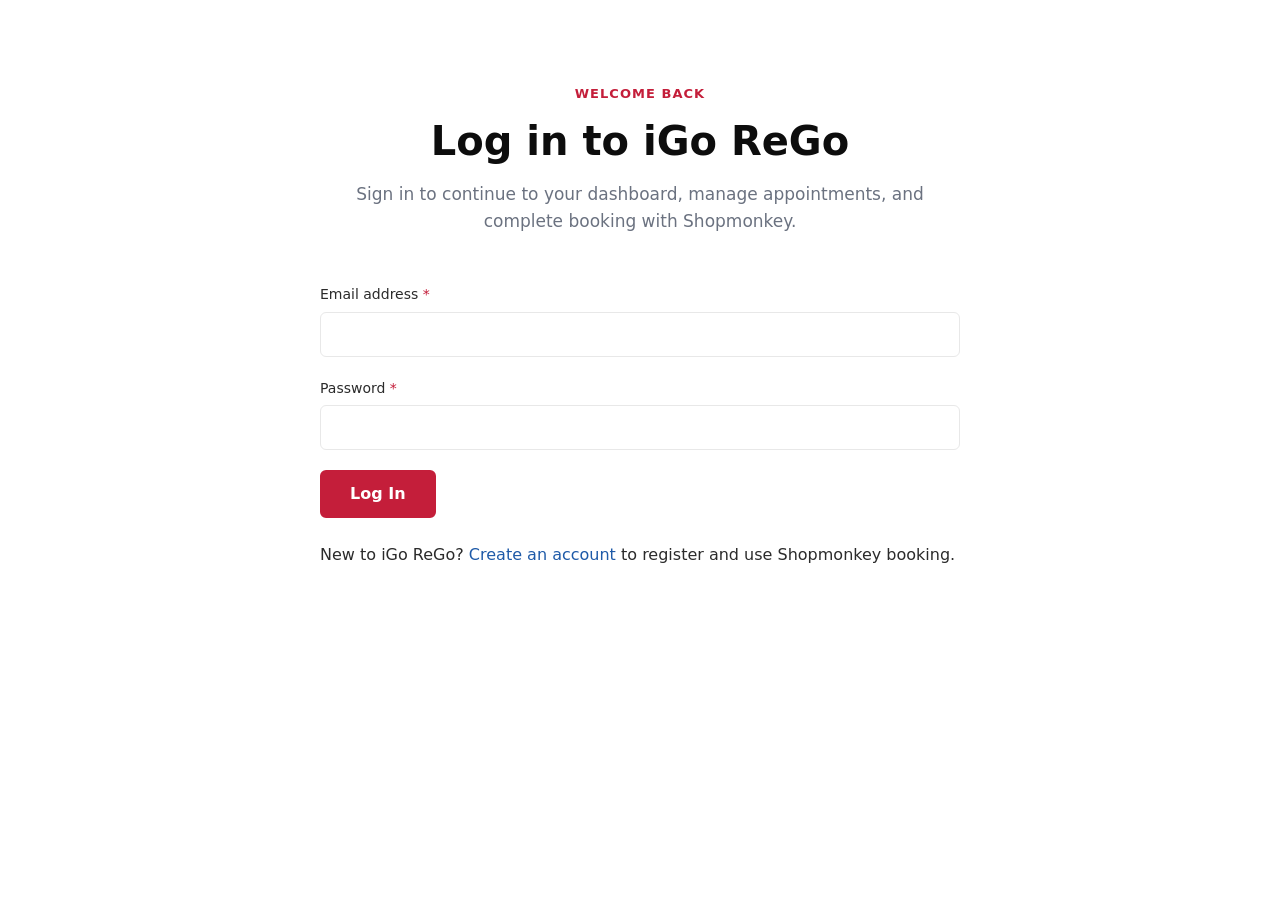
==== index.html @ 0a89efa4 "Initial commit" ====
<!DOCTYPE html>
<html lang="en">
<head>
  <meta charset="UTF-8">
  <meta name="viewport" content="width=device-width, initial-scale=1.0">
  <meta name="description" content="iGo ReGo offers expert auto repair in your area. Certified technicians, honest pricing, and fast turnaround. Book your appointment online today.">
  <meta name="robots" content="index, follow">
  <link rel="canonical" href="https://www.igorego.com/">

  <!-- Open Graph -->
  <meta property="og:type" content="website">
  <meta property="og:title" content="iGo ReGo | Auto Repair & Service — Book Online">
  <meta property="og:description" content="Certified technicians, honest pricing, and fast turnaround. Schedule your appointment online in minutes.">
  <meta property="og:url" content="https://www.igorego.com/">
  <meta property="og:image" content="https://www.igorego.com/assets/images/og-image.jpg">
  <meta property="og:locale" content="en_US">
  <meta property="og:site_name" content="iGo ReGo">

  <!-- Twitter Card -->
  <meta name="twitter:card" content="summary_large_image">
  <meta name="twitter:title" content="iGo ReGo | Auto Repair & Service — Book Online">
  <meta name="twitter:description" content="Certified technicians, honest pricing, and fast turnaround. Schedule your appointment online in minutes.">
  <meta name="twitter:image" content="https://www.igorego.com/assets/images/og-image.jpg">

  <title>iGo ReGo | Auto Repair & Service — Book Online</title>

  <link rel="preconnect" href="https://fonts.googleapis.com">
  <link rel="preconnect" href="https://fonts.gstatic.com" crossorigin>
  <link href="https://fonts.googleapis.com/css2?family=Inter:wght@400;500;600;700&family=Montserrat:wght@600;700;800&display=swap" rel="stylesheet">
  <link rel="stylesheet" href="assets/css/main.css">
  <link rel="icon" type="image/svg+xml" href="assets/images/favicon.svg">
  <script src="site.config.js" defer></script>

  <!-- Local Business Schema -->
  <script type="application/ld+json">
  {
    "@context": "https://schema.org",
    "@type": "AutoRepair",
    "name": "iGo ReGo",
    "image": "https://www.igorego.com/assets/images/og-image.jpg",
    "url": "https://www.igorego.com",
    "telephone": "+1-555-123-4567",
    "email": "service@igorego.com",
    "address": {
      "@type": "PostalAddress",
      "streetAddress": "123 Auto Service Drive",
      "addressLocality": "Your City",
      "addressRegion": "ST",
      "postalCode": "12345",
      "addressCountry": "US"
    },
    "geo": {
      "@type": "GeoCoordinates",
      "latitude": "40.740766",
      "longitude": "-74.004259"
    },
    "openingHoursSpecification": [
      {"@type": "OpeningHoursSpecification", "dayOfWeek": ["Monday","Tuesday","Wednesday","Thursday","Friday"], "opens": "07:30", "closes": "18:00"},
      {"@type": "OpeningHoursSpecification", "dayOfWeek": "Saturday", "opens": "08:00", "closes": "14:00"}
    ],
    "aggregateRating": {
      "@type": "AggregateRating",
      "ratingValue": "4.9",
      "reviewCount": "150"
    },
    "priceRange": "$$"
  }
  </script>
</head>
<body>
  <script>
    const authToken = localStorage.getItem('regoAuth');
    const isIndex = window.location.pathname === '/' || window.location.pathname.endsWith('/index.html');
    if (!authToken && isIndex) {
      window.location.replace('login.html');
    }
  </script>
  <a href="#main" class="skip-link">Skip to main content</a>

  <!-- Header -->
  <header class="header" role="banner">
    <div class="container header__inner">
      <a href="index.html" class="logo" aria-label="iGo ReGo Home">
        <img src="assets/images/logo.svg" alt="iGo ReGo logo" class="logo__icon">
        <span class="logo__text">iGo <span class="logo__accent">ReGo</span></span>
      </a>

      <nav class="nav" aria-label="Main navigation">
        <ul class="nav__list">
          <li><a href="index.html" class="nav__link nav__link--active">Home</a></li>
          <li><a href="index.html#services" class="nav__link">Services</a></li>
          <li><a href="fleet-services.html" class="nav__link">Fleet Services</a></li>
          <li><a href="contact.html" class="nav__link">Contact</a></li>
        </ul>
      </nav>

      <div class="header__actions">
        <a href="tel:+15551234567" class="header__phone" data-track="phone" aria-label="Call iGo ReGo">
          <svg width="18" height="18" viewBox="0 0 24 24" fill="none" stroke="currentColor" stroke-width="2" aria-hidden="true"><path d="M22 16.92v3a2 2 0 01-2.18 2 19.79 19.79 0 01-8.63-3.07 19.5 19.5 0 01-6-6 19.79 19.79 0 01-3.07-8.67A2 2 0 014.11 2h3a2 2 0 012 1.72c.127.96.361 1.903.7 2.81a2 2 0 01-.45 2.11L8.09 9.91a16 16 0 006 6l1.27-1.27a2 2 0 012.11-.45c.907.339 1.85.573 2.81.7A2 2 0 0122 16.92z"/></svg>
          (555) 123-4567
        </a>
        <a href="appointment.html" class="btn btn--primary btn--sm" data-track="book">Book Appointment</a>
      </div>

      <button class="menu-toggle" aria-label="Open menu" aria-expanded="false" aria-controls="mobile-nav">
        <span></span><span></span><span></span>
      </button>
    </div>
  </header>

  <!-- Mobile Nav -->
  <nav class="mobile-nav" id="mobile-nav" aria-label="Mobile navigation">
    <ul class="mobile-nav__list">
      <li><a href="index.html" class="mobile-nav__link mobile-nav__link--active">Home</a></li>
      <li><a href="index.html#services" class="mobile-nav__link">Services</a></li>
      <li><a href="fleet-services.html" class="mobile-nav__link">Fleet Services</a></li>
      <li><a href="contact.html" class="mobile-nav__link">Contact</a></li>
    </ul>
    <div class="mobile-nav__actions">
      <a href="appointment.html" class="btn btn--primary" data-track="book">Book Appointment</a>
      <a href="tel:+15551234567" class="btn btn--secondary" data-track="phone">Call (555) 123-4567</a>
    </div>
  </nav>

  <main id="main">

    <!-- Hero -->
    <section class="hero" aria-labelledby="hero-title">
      <div class="hero__bg">
        <img src="https://images.unsplash.com/photo-1486262715619-67b85e0b08d3?w=1920&q=80&auto=format&fit=crop" alt="Professional automotive technicians working in a modern repair shop" width="1920" height="1080" fetchpriority="high">
        <div class="hero__overlay"></div>
      </div>
      <div class="container hero__content">
        <div class="hero__badge">
          <svg width="16" height="16" viewBox="0 0 24 24" fill="currentColor" aria-hidden="true"><path d="M12 2l3.09 6.26L22 9.27l-5 4.87 1.18 6.88L12 17.77l-6.18 3.25L7 14.14 2 9.27l6.91-1.01L12 2z"/></svg>
          4.9 on Google — 150+ Reviews
        </div>
        <h1 id="hero-title" class="hero__title">Expert Auto Repair You Can Trust — Book Online in Minutes</h1>
        <p class="hero__subtitle">Certified technicians, honest pricing, and fast turnaround for every make and model. Schedule your appointment today at iGo ReGo.</p>
        <div class="hero__actions">
          <a href="appointment.html" class="btn btn--primary btn--lg" data-track="book">Book an Appointment</a>
          <a href="tel:+15551234567" class="btn btn--secondary btn--lg" data-track="phone">Call Now</a>
        </div>
        <div class="hero__trust">
          <span class="hero__trust-item">
            <svg width="16" height="16" viewBox="0 0 24 24" fill="none" stroke="currentColor" stroke-width="2.5" aria-hidden="true"><polyline points="20 6 9 17 4 12"/></svg>
            Certified Technicians
          </span>
          <span class="hero__trust-item">
            <svg width="16" height="16" viewBox="0 0 24 24" fill="none" stroke="currentColor" stroke-width="2.5" aria-hidden="true"><polyline points="20 6 9 17 4 12"/></svg>
            Honest Pricing
          </span>
          <span class="hero__trust-item">
            <svg width="16" height="16" viewBox="0 0 24 24" fill="none" stroke="currentColor" stroke-width="2.5" aria-hidden="true"><polyline points="20 6 9 17 4 12"/></svg>
            Same-Day Service
          </span>
        </div>
      </div>
    </section>

    <!-- Why Choose iGo ReGo -->
    <section class="section section--alt" aria-labelledby="why-title">
      <div class="container">
        <div class="section__header">
          <span class="section__label">Why Choose Us</span>
          <h2 id="why-title" class="section__title">Why Choose iGo ReGo</h2>
          <p class="section__subtitle">We combine expert craftsmanship with transparent service — so you always know what to expect.</p>
        </div>
        <div class="benefits-grid">
          <article class="benefit-card">
            <div class="benefit-card__icon">
              <svg width="24" height="24" viewBox="0 0 24 24" fill="none" stroke="currentColor" stroke-width="2" aria-hidden="true"><path d="M12 22s8-4 8-10V5l-8-3-8 3v7c0 6 8 10 8 10z"/></svg>
            </div>
            <h3 class="benefit-card__title">Certified Technicians</h3>
            <p class="benefit-card__text">ASE-certified and factory-trained professionals who diagnose and repair your vehicle right the first time.</p>
          </article>
          <article class="benefit-card">
            <div class="benefit-card__icon">
              <svg width="24" height="24" viewBox="0 0 24 24" fill="none" stroke="currentColor" stroke-width="2" aria-hidden="true"><line x1="12" y1="1" x2="12" y2="23"/><path d="M17 5H9.5a3.5 3.5 0 000 7h5a3.5 3.5 0 010 7H6"/></svg>
            </div>
            <h3 class="benefit-card__title">Honest Pricing</h3>
            <p class="benefit-card__text">Transparent estimates with no surprises — we explain every recommendation before any work begins.</p>
          </article>
          <article class="benefit-card">
            <div class="benefit-card__icon">
              <svg width="24" height="24" viewBox="0 0 24 24" fill="none" stroke="currentColor" stroke-width="2" aria-hidden="true"><circle cx="12" cy="12" r="10"/><polyline points="12 6 12 12 16 14"/></svg>
            </div>
            <h3 class="benefit-card__title">Fast Turnaround</h3>
            <p class="benefit-card__text">Efficient service without cutting corners. Most routine services completed same day.</p>
          </article>
          <article class="benefit-card">
            <div class="benefit-card__icon">
              <svg width="24" height="24" viewBox="0 0 24 24" fill="none" stroke="currentColor" stroke-width="2" aria-hidden="true"><path d="M14.7 6.3a1 1 0 000 1.4l1.6 1.6a1 1 0 001.4 0l3.77-3.77a6 6 0 01-7.94 7.94l-6.91 6.91a2.12 2.12 0 01-3-3l6.91-6.91a6 6 0 017.94-7.94l-3.76 3.76z"/></svg>
            </div>
            <h3 class="benefit-card__title">High-Quality Workmanship</h3>
            <p class="benefit-card__text">Parts sourcing and quality repairs built to last mile after mile.</p>
          </article>
          <article class="benefit-card">
            <div class="benefit-card__icon">
              <svg width="24" height="24" viewBox="0 0 24 24" fill="none" stroke="currentColor" stroke-width="2" aria-hidden="true"><rect x="3" y="11" width="18" height="11" rx="2" ry="2"/><path d="M7 11V7a5 5 0 0110 0v4"/></svg>
            </div>
            <h3 class="benefit-card__title">Warranty-Backed Repairs</h3>
            <p class="benefit-card__text">Confidence in every job with warranty coverage on qualifying services and parts.</p>
          </article>
          <article class="benefit-card">
            <div class="benefit-card__icon">
              <svg width="24" height="24" viewBox="0 0 24 24" fill="none" stroke="currentColor" stroke-width="2" aria-hidden="true"><path d="M17 21v-2a4 4 0 00-4-4H5a4 4 0 00-4 4v2"/><circle cx="9" cy="7" r="4"/><path d="M23 21v-2a4 4 0 00-3-3.87M16 3.13a4 4 0 010 7.75"/></svg>
            </div>
            <h3 class="benefit-card__title">Excellent Customer Service</h3>
            <p class="benefit-card__text">Friendly, clear communication from drop-off to pickup. Your satisfaction is our priority.</p>
          </article>
        </div>
      </div>
    </section>

    <!-- Services Overview -->
    <section class="section" id="services" aria-labelledby="services-title">
      <div class="container">
        <div class="section__header">
          <span class="section__label">Our Services</span>
          <h2 id="services-title" class="section__title">Complete Auto Care Under One Roof</h2>
          <p class="section__subtitle">From routine maintenance to complex repairs, we keep your vehicle running at its best.</p>
        </div>
        <div class="services-grid">
          <article class="service-card">
            <div class="service-card__icon">
              <svg width="28" height="28" viewBox="0 0 24 24" fill="none" stroke="currentColor" stroke-width="2" aria-hidden="true"><path d="M12 2v4M12 18v4M4.93 4.93l2.83 2.83M16.24 16.24l2.83 2.83M2 12h4M18 12h4M4.93 19.07l2.83-2.83M16.24 7.76l2.83-2.83"/></svg>
            </div>
            <h3 class="service-card__title">Mechanical Repair</h3>
            <p class="service-card__text"><strong>Complete automotive repair for every major system.</strong> Whether it's routine maintenance or major engine, transmission, suspension, steering, or brake repairs, our technicians keep your vehicle operating safely and reliably.</p>
            <a href="contact.html" class="service-card__link" data-track="book">Learn More <span aria-hidden="true">→</span></a>
          </article>
          <article class="service-card">
            <div class="service-card__icon">
              <svg width="28" height="28" viewBox="0 0 24 24" fill="none" stroke="currentColor" stroke-width="2" aria-hidden="true"><path d="M4 4h16v16H4z"/><path d="M8 8h8v8H8z"/></svg>
            </div>
            <h3 class="service-card__title">ADAS Calibration &amp; Advanced Technology</h3>
            <p class="service-card__text"><strong>Precision calibration for today's safety systems.</strong> We calibrate cameras, sensors, and Advanced Driver Assistance Systems (ADAS) to manufacturer specifications after repairs or windshield replacement.</p>
            <a href="contact.html" class="service-card__link" data-track="book">Learn More <span aria-hidden="true">→</span></a>
          </article>
          <article class="service-card">
            <div class="service-card__icon">
              <svg width="28" height="28" viewBox="0 0 24 24" fill="none" stroke="currentColor" stroke-width="2" aria-hidden="true"><path d="M12 3l7 4v5c0 5-3.5 7.5-7 9-3.5-1.5-7-4-7-9V7l7-4z"/><path d="M9 12l2 2 4-4"/></svg>
            </div>
            <h3 class="service-card__title">Collision Support &amp; Vehicle Restoration</h3>
            <p class="service-card__text"><strong>From cosmetic repairs to finishing touches.</strong> We provide minor body repairs, paint correction, and detailing services to help restore your vehicle's appearance after damage or wear.</p>
            <a href="contact.html" class="service-card__link" data-track="book">Learn More <span aria-hidden="true">→</span></a>
          </article>
          <article class="service-card">
            <div class="service-card__icon">
              <svg width="28" height="28" viewBox="0 0 24 24" fill="none" stroke="currentColor" stroke-width="2" aria-hidden="true"><path d="M3 7h18M7 3v4M17 3v4M5 7v10a2 2 0 002 2h10a2 2 0 002-2V7"/><path d="M9 12h6"/></svg>
            </div>
            <h3 class="service-card__title">Fleet &amp; Commercial Services</h3>
            <p class="service-card__text"><strong>Keeping businesses on the road.</strong> We partner with businesses and fleet operators to provide dependable maintenance, repairs, inspections, and service management that minimize downtime.</p>
            <a href="contact.html" class="service-card__link" data-track="book">Learn More <span aria-hidden="true">→</span></a>
          </article>
          <article class="service-card">
            <div class="service-card__icon">
              <svg width="28" height="28" viewBox="0 0 24 24" fill="none" stroke="currentColor" stroke-width="2" aria-hidden="true"><path d="M12 2a10 10 0 100 20 10 10 0 000-20z"/><path d="M12 6v6l4 2"/></svg>
            </div>
            <h3 class="service-card__title">Reconditioning &amp; Specialty Services</h3>
            <p class="service-card__text"><strong>Automotive expertise beyond the average repair shop.</strong> With years of experience reconditioning thousands of vehicles, we provide comprehensive inspections, specialty repairs, key programming, and vehicle preparation services trusted by dealerships and retail customers alike.</p>
            <a href="contact.html" class="service-card__link" data-track="book">Learn More <span aria-hidden="true">→</span></a>
          </article>
        </div>
        <div class="services-cta">
          <a href="appointment.html" class="btn btn--primary btn--lg" data-track="book">Book Your Service Today</a>
        </div>
      </div>
    </section>

    <!-- Customer Reviews -->
    <section class="section section--alt" id="reviews" aria-labelledby="reviews-title">
      <div class="container">
        <div class="section__header">
          <span class="section__label">Testimonials</span>
          <h2 id="reviews-title" class="section__title">What Our Customers Say</h2>
        </div>
        <div class="reviews-summary">
          <div class="reviews-summary__stars" aria-label="4.9 out of 5 stars">
            <svg width="28" height="28" viewBox="0 0 24 24" fill="currentColor" aria-hidden="true"><path d="M12 2l3.09 6.26L22 9.27l-5 4.87 1.18 6.88L12 17.77l-6.18 3.25L7 14.14 2 9.27l6.91-1.01L12 2z"/></svg>
            <svg width="28" height="28" viewBox="0 0 24 24" fill="currentColor" aria-hidden="true"><path d="M12 2l3.09 6.26L22 9.27l-5 4.87 1.18 6.88L12 17.77l-6.18 3.25L7 14.14 2 9.27l6.91-1.01L12 2z"/></svg>
            <svg width="28" height="28" viewBox="0 0 24 24" fill="currentColor" aria-hidden="true"><path d="M12 2l3.09 6.26L22 9.27l-5 4.87 1.18 6.88L12 17.77l-6.18 3.25L7 14.14 2 9.27l6.91-1.01L12 2z"/></svg>
            <svg width="28" height="28" viewBox="0 0 24 24" fill="currentColor" aria-hidden="true"><path d="M12 2l3.09 6.26L22 9.27l-5 4.87 1.18 6.88L12 17.77l-6.18 3.25L7 14.14 2 9.27l6.91-1.01L12 2z"/></svg>
            <svg width="28" height="28" viewBox="0 0 24 24" fill="currentColor" aria-hidden="true"><path d="M12 2l3.09 6.26L22 9.27l-5 4.87 1.18 6.88L12 17.77l-6.18 3.25L7 14.14 2 9.27l6.91-1.01L12 2z"/></svg>
          </div>
          <div class="reviews-summary__rating">4.9</div>
          <p class="reviews-summary__count">Based on 150+ Google reviews</p>
        </div>
        <div class="reviews-grid">
          <blockquote class="review-card">
            <div class="review-card__stars" aria-label="5 stars">
              <svg width="16" height="16" viewBox="0 0 24 24" fill="currentColor" aria-hidden="true"><path d="M12 2l3.09 6.26L22 9.27l-5 4.87 1.18 6.88L12 17.77l-6.18 3.25L7 14.14 2 9.27l6.91-1.01L12 2z"/></svg>
              <svg width="16" height="16" viewBox="0 0 24 24" fill="currentColor" aria-hidden="true"><path d="M12 2l3.09 6.26L22 9.27l-5 4.87 1.18 6.88L12 17.77l-6.18 3.25L7 14.14 2 9.27l6.91-1.01L12 2z"/></svg>
              <svg width="16" height="16" viewBox="0 0 24 24" fill="currentColor" aria-hidden="true"><path d="M12 2l3.09 6.26L22 9.27l-5 4.87 1.18 6.88L12 17.77l-6.18 3.25L7 14.14 2 9.27l6.91-1.01L12 2z"/></svg>
              <svg width="16" height="16" viewBox="0 0 24 24" fill="currentColor" aria-hidden="true"><path d="M12 2l3.09 6.26L22 9.27l-5 4.87 1.18 6.88L12 17.77l-6.18 3.25L7 14.14 2 9.27l6.91-1.01L12 2z"/></svg>
              <svg width="16" height="16" viewBox="0 0 24 24" fill="currentColor" aria-hidden="true"><path d="M12 2l3.09 6.26L22 9.27l-5 4.87 1.18 6.88L12 17.77l-6.18 3.25L7 14.14 2 9.27l6.91-1.01L12 2z"/></svg>
            </div>
            <p class="review-card__text">"Best auto shop in town. They explained everything clearly, gave me a fair price, and had my car ready the same day. Highly recommend iGo ReGo!"</p>
            <footer>
              <cite class="review-card__author">Michael R.</cite>
              <p class="review-card__meta">Google Review</p>
            </footer>
          </blockquote>
          <blockquote class="review-card">
            <div class="review-card__stars" aria-label="5 stars">
              <svg width="16" height="16" viewBox="0 0 24 24" fill="currentColor" aria-hidden="true"><path d="M12 2l3.09 6.26L22 9.27l-5 4.87 1.18 6.88L12 17.77l-6.18 3.25L7 14.14 2 9.27l6.91-1.01L12 2z"/></svg>
              <svg width="16" height="16" viewBox="0 0 24 24" fill="currentColor" aria-hidden="true"><path d="M12 2l3.09 6.26L22 9.27l-5 4.87 1.18 6.88L12 17.77l-6.18 3.25L7 14.14 2 9.27l6.91-1.01L12 2z"/></svg>
              <svg width="16" height="16" viewBox="0 0 24 24" fill="currentColor" aria-hidden="true"><path d="M12 2l3.09 6.26L22 9.27l-5 4.87 1.18 6.88L12 17.77l-6.18 3.25L7 14.14 2 9.27l6.91-1.01L12 2z"/></svg>
              <svg width="16" height="16" viewBox="0 0 24 24" fill="currentColor" aria-hidden="true"><path d="M12 2l3.09 6.26L22 9.27l-5 4.87 1.18 6.88L12 17.77l-6.18 3.25L7 14.14 2 9.27l6.91-1.01L12 2z"/></svg>
              <svg width="16" height="16" viewBox="0 0 24 24" fill="currentColor" aria-hidden="true"><path d="M12 2l3.09 6.26L22 9.27l-5 4.87 1.18 6.88L12 17.77l-6.18 3.25L7 14.14 2 9.27l6.91-1.01L12 2z"/></svg>
            </div>
            <p class="review-card__text">"I've been bringing our family vehicles here for years. Honest, reliable, and they never try to upsell unnecessary work. True professionals."</p>
            <footer>
              <cite class="review-card__author">Sarah &amp; James T.</cite>
              <p class="review-card__meta">Google Review</p>
            </footer>
          </blockquote>
          <blockquote class="review-card">
            <div class="review-card__stars" aria-label="5 stars">
              <svg width="16" height="16" viewBox="0 0 24 24" fill="currentColor" aria-hidden="true"><path d="M12 2l3.09 6.26L22 9.27l-5 4.87 1.18 6.88L12 17.77l-6.18 3.25L7 14.14 2 9.27l6.91-1.01L12 2z"/></svg>
              <svg width="16" height="16" viewBox="0 0 24 24" fill="currentColor" aria-hidden="true"><path d="M12 2l3.09 6.26L22 9.27l-5 4.87 1.18 6.88L12 17.77l-6.18 3.25L7 14.14 2 9.27l6.91-1.01L12 2z"/></svg>
              <svg width="16" height="16" viewBox="0 0 24 24" fill="currentColor" aria-hidden="true"><path d="M12 2l3.09 6.26L22 9.27l-5 4.87 1.18 6.88L12 17.77l-6.18 3.25L7 14.14 2 9.27l6.91-1.01L12 2z"/></svg>
              <svg width="16" height="16" viewBox="0 0 24 24" fill="currentColor" aria-hidden="true"><path d="M12 2l3.09 6.26L22 9.27l-5 4.87 1.18 6.88L12 17.77l-6.18 3.25L7 14.14 2 9.27l6.91-1.01L12 2z"/></svg>
              <svg width="16" height="16" viewBox="0 0 24 24" fill="currentColor" aria-hidden="true"><path d="M12 2l3.09 6.26L22 9.27l-5 4.87 1.18 6.88L12 17.77l-6.18 3.25L7 14.14 2 9.27l6.91-1.01L12 2z"/></svg>
            </div>
            <p class="review-card__text">"We manage a fleet of 12 delivery vans. iGo ReGo keeps us on the road with priority scheduling and detailed maintenance reports. Couldn't ask for better partners."</p>
            <footer>
              <cite class="review-card__author">David K., Fleet Manager</cite>
              <p class="review-card__meta">Google Review</p>
            </footer>
          </blockquote>
        </div>
        <div class="reviews-cta">
          <a href="https://g.page/r/your-google-business/review" class="btn btn--outline-dark" target="_blank" rel="noopener noreferrer">Read All Reviews on Google</a>
        </div>
      </div>
    </section>

    <!-- Fleet Services Preview -->
    <section class="section" aria-labelledby="fleet-title">
      <div class="container fleet-preview">
        <div class="fleet-preview__image">
          <img src="assets/images/commercial-services.svg" alt="Commercial fleet vehicles ready for maintenance" width="800" height="480" loading="lazy">
        </div>
        <div>
          <span class="section__label">Commercial Services</span>
          <h2 id="fleet-title" class="section__title">Fleet Services for Businesses That Can't Afford Downtime</h2>
          <p class="section__subtitle">Keep your commercial vehicles on the road with preventive maintenance, priority scheduling, and custom fleet plans tailored to your operation.</p>
          <ul class="fleet-preview__list">
            <li>
              <svg width="20" height="20" viewBox="0 0 24 24" fill="none" stroke="currentColor" stroke-width="2.5" aria-hidden="true"><polyline points="20 6 9 17 4 12"/></svg>
              Preventive maintenance programs to reduce unexpected breakdowns
            </li>
            <li>
              <svg width="20" height="20" viewBox="0 0 24 24" fill="none" stroke="currentColor" stroke-width="2.5" aria-hidden="true"><polyline points="20 6 9 17 4 12"/></svg>
              Priority scheduling for fleet accounts
            </li>
            <li>
              <svg width="20" height="20" viewBox="0 0 24 24" fill="none" stroke="currentColor" stroke-width="2.5" aria-hidden="true"><polyline points="20 6 9 17 4 12"/></svg>
              Custom maintenance plans and detailed service reporting
            </li>
          </ul>
          <div class="fleet-preview__actions">
            <a href="fleet-services.html" class="btn btn--primary">Learn More</a>
            <a href="fleet-services.html#fleet-form" class="btn btn--outline-dark">Book Fleet Consultation</a>
          </div>
        </div>
      </div>
    </section>

    <!-- Service Area -->
    <section class="section section--alt" id="service-area" aria-labelledby="area-title">
      <div class="container">
        <div class="section__header">
          <span class="section__label">Location</span>
          <h2 id="area-title" class="section__title">Proudly Serving Your City and Surrounding Communities</h2>
          <p class="section__subtitle">123 Auto Service Drive, Your City, ST 12345</p>
        </div>
        <div class="service-area">
          <div>
            <p>We proudly serve vehicle owners and fleet operators throughout the region. Whether you need a quick oil change or comprehensive fleet maintenance, iGo ReGo is your trusted local partner.</p>
            <div class="service-area__locations">
              <span class="location-tag">Your City</span>
              <span class="location-tag">Northside</span>
              <span class="location-tag">Southside</span>
              <span class="location-tag">East Valley</span>
              <span class="location-tag">West Hills</span>
              <span class="location-tag">Metro County</span>
            </div>
            <a href="https://maps.google.com/?q=123+Auto+Service+Drive+Your+City+ST" class="btn btn--secondary" style="margin-top:1.5rem;" data-track="directions" target="_blank" rel="noopener noreferrer">Get Directions</a>
          </div>
          <div class="service-area__map" data-lazy-map="https://www.google.com/maps/embed?pb=!1m18!1m12!1m3!1d3022.966471254!2d-74.00425878459418!3d40.74076697932881!2m3!1f0!2f0!3f0!3m2!1i1024!2i768!4f13.1!3m3!1m2!1s0x0%3A0x0!2zNDDCsDQ0JzI2LjgiTiA3NMKwMDAnMTUuMyJX!5e0!3m2!1sen!2sus!4v1234567890" aria-label="Map showing iGo ReGo location"></div>
        </div>
      </div>
    </section>

    <!-- Contact CTA -->
    <section class="section cta-banner" aria-labelledby="cta-title">
      <div class="container">
        <h2 id="cta-title" class="cta-banner__title">Ready to Get Back on the Road?</h2>
        <p class="cta-banner__text">Call, book online, or send us a message — we're ready to help. Mon–Fri 7:30 AM – 6:00 PM, Sat 8:00 AM – 2:00 PM.</p>
        <div class="cta-banner__actions">
          <a href="tel:+15551234567" class="btn btn--outline btn--lg" data-track="phone">Call (555) 123-4567</a>
          <a href="appointment.html" class="btn btn--primary btn--lg" data-track="book">Book Online</a>
          <a href="contact.html" class="btn btn--outline btn--lg">Contact Us</a>
        </div>
      </div>
    </section>

  </main>

  <!-- Footer -->
  <footer class="footer" role="contentinfo">
    <div class="container">
      <div class="footer__grid">
        <div class="footer__brand">
          <a href="index.html" class="logo">
            <img src="assets/images/logo.svg" alt="iGo ReGo logo" class="logo__icon">
            <span class="logo__text">iGo <span class="logo__accent">ReGo</span></span>
          </a>
          <p class="footer__tagline">Expert auto repair with honest pricing and fast turnaround. Your trusted local automotive service partner.</p>
          <div class="footer__social">
            <a href="https://facebook.com/igorego" aria-label="Facebook" target="_blank" rel="noopener noreferrer">
              <svg width="18" height="18" viewBox="0 0 24 24" fill="currentColor" aria-hidden="true"><path d="M18 2h-3a5 5 0 00-5 5v3H7v4h3v8h4v-8h3l1-4h-4V7a1 1 0 011-1h3z"/></svg>
            </a>
            <a href="https://instagram.com/igorego" aria-label="Instagram" target="_blank" rel="noopener noreferrer">
              <svg width="18" height="18" viewBox="0 0 24 24" fill="none" stroke="currentColor" stroke-width="2" aria-hidden="true"><rect x="2" y="2" width="20" height="20" rx="5" ry="5"/><path d="M16 11.37A4 4 0 1112.63 8 4 4 0 0116 11.37z"/><line x1="17.5" y1="6.5" x2="17.51" y2="6.5"/></svg>
            </a>
            <a href="https://linkedin.com/company/igorego" aria-label="LinkedIn" target="_blank" rel="noopener noreferrer">
              <svg width="18" height="18" viewBox="0 0 24 24" fill="currentColor" aria-hidden="true"><path d="M16 8a6 6 0 016 6v7h-4v-7a2 2 0 00-2-2 2 2 0 00-2 2v7h-4v-7a6 6 0 016-6zM2 9h4v12H2z"/><circle cx="4" cy="4" r="2"/></svg>
            </a>
          </div>
        </div>
        <div>
          <h3 class="footer__heading">Services</h3>
          <ul class="footer__links">
            <li><a href="index.html#services">All Services</a></li>
            <li><a href="fleet-services.html">Fleet Services</a></li>
            <li><a href="appointment.html" data-track="book">Book Online</a></li>
          </ul>
        </div>
        <div>
          <h3 class="footer__heading">Company</h3>
          <ul class="footer__links">
            <li><a href="contact.html">Contact</a></li>
            <li><a href="index.html#reviews">Reviews</a></li>
            <li><a href="index.html#service-area">Service Area</a></li>
          </ul>
        </div>
        <div>
          <h3 class="footer__heading">Contact</h3>
          <div class="footer__contact-item">
            <svg width="16" height="16" viewBox="0 0 24 24" fill="none" stroke="currentColor" stroke-width="2" aria-hidden="true"><path d="M21 10c0 7-9 13-9 13s-9-6-9-13a9 9 0 0118 0z"/><circle cx="12" cy="10" r="3"/></svg>
            <span>123 Auto Service Drive<br>Your City, ST 12345</span>
          </div>
          <div class="footer__contact-item">
            <svg width="16" height="16" viewBox="0 0 24 24" fill="none" stroke="currentColor" stroke-width="2" aria-hidden="true"><path d="M22 16.92v3a2 2 0 01-2.18 2 19.79 19.79 0 01-8.63-3.07 19.5 19.5 0 01-6-6 19.79 19.79 0 01-3.07-8.67A2 2 0 014.11 2h3a2 2 0 012 1.72c.127.96.361 1.903.7 2.81a2 2 0 01-.45 2.11L8.09 9.91a16 16 0 006 6l1.27-1.27a2 2 0 012.11-.45c.907.339 1.85.573 2.81.7A2 2 0 0122 16.92z"/></svg>
            <a href="tel:+15551234567" data-track="phone">(555) 123-4567</a>
          </div>
          <div class="footer__contact-item">
            <svg width="16" height="16" viewBox="0 0 24 24" fill="none" stroke="currentColor" stroke-width="2" aria-hidden="true"><path d="M4 4h16c1.1 0 2 .9 2 2v12c0 1.1-.9 2-2 2H4c-1.1 0-2-.9-2-2V6c0-1.1.9-2 2-2z"/><polyline points="22,6 12,13 2,6"/></svg>
            <a href="mailto:service@igorego.com">service@igorego.com</a>
          </div>
        </div>
      </div>
      <div class="footer__bottom">
        <p>&copy; 2026 iGo ReGo. All rights reserved.</p>
        <div class="footer__bottom-links">
          <a href="privacy-policy.html">Privacy Policy</a>
          <a href="terms-and-conditions.html">Terms &amp; Conditions</a>
        </div>
      </div>
    </div>
  </footer>

  <div class="cookie-banner" role="dialog" aria-label="Cookie consent">
    <div class="cookie-banner__inner">
      <p class="cookie-banner__text">We use cookies to improve your experience and analyze site traffic. By clicking Accept, you agree to our <a href="privacy-policy.html">Privacy Policy</a>.</p>
      <div class="cookie-banner__actions">
        <button class="btn btn--primary btn--sm cookie-accept">Accept</button>
        <button class="btn btn--outline btn--sm cookie-decline">Decline</button>
      </div>
    </div>
  </div>
  <script src="assets/js/main.js" defer></script>
</body>
</html>
---- assets/css/main.css ----
/* iGo ReGo — Design System & Styles */

:root {
  --white: #ffffff;
  --charcoal: #2b2b2b;
  --black: #0d0d0d;
  --red: #c41e3a;
  --red-dark: #a01830;
  --blue: #1e5aa8;
  --blue-dark: #164a8c;
  --gray-100: #f5f5f5;
  --gray-200: #e8e8e8;
  --gray-400: #9ca3af;
  --gray-600: #6b7280;
  --shadow: 0 4px 20px rgba(0, 0, 0, 0.08);
  --shadow-lg: 0 8px 40px rgba(0, 0, 0, 0.12);
  --radius: 8px;
  --radius-sm: 6px;
  --font-heading: "Montserrat", system-ui, sans-serif;
  --font-body: "Inter", system-ui, sans-serif;
  --header-height: 72px;
  --transition: 0.2s ease;
}

*, *::before, *::after {
  box-sizing: border-box;
  margin: 0;
  padding: 0;
}

html {
  scroll-behavior: smooth;
  scroll-padding-top: var(--header-height);
}

body {
  font-family: var(--font-body);
  font-size: 1rem;
  line-height: 1.6;
  color: var(--charcoal);
  background: var(--white);
  -webkit-font-smoothing: antialiased;
}

img {
  max-width: 100%;
  height: auto;
  display: block;
}

a {
  color: var(--blue);
  text-decoration: none;
  transition: color var(--transition);
}

a:hover {
  color: var(--blue-dark);
}

ul {
  list-style: none;
}

.skip-link {
  position: absolute;
  top: -100%;
  left: 1rem;
  z-index: 9999;
  padding: 0.75rem 1.25rem;
  background: var(--red);
  color: var(--white);
  font-weight: 600;
  border-radius: var(--radius-sm);
}

.skip-link:focus {
  top: 1rem;
}

.container {
  width: 100%;
  max-width: 1200px;
  margin: 0 auto;
  padding: 0 1.25rem;
}

.section {
  padding: 4rem 0;
}

.section--alt {
  background: var(--gray-100);
}

.section--dark {
  background: var(--black);
  color: var(--white);
}

.section__header {
  text-align: center;
  max-width: 640px;
  margin: 0 auto 3rem;
}

.section__label {
  display: inline-block;
  font-size: 0.8125rem;
  font-weight: 600;
  letter-spacing: 0.08em;
  text-transform: uppercase;
  color: var(--red);
  margin-bottom: 0.75rem;
}

.section__title {
  font-family: var(--font-heading);
  font-size: clamp(1.75rem, 4vw, 2.5rem);
  font-weight: 700;
  color: var(--black);
  line-height: 1.2;
  margin-bottom: 1rem;
}

.section--dark .section__title {
  color: var(--white);
}

.section__subtitle {
  font-size: 1.0625rem;
  color: var(--gray-600);
}

.section--dark .section__subtitle {
  color: var(--gray-400);
}

/* Buttons */
.btn {
  display: inline-flex;
  align-items: center;
  justify-content: center;
  gap: 0.5rem;
  min-height: 48px;
  padding: 0.75rem 1.75rem;
  font-family: var(--font-body);
  font-size: 1rem;
  font-weight: 600;
  line-height: 1;
  border: 2px solid transparent;
  border-radius: var(--radius-sm);
  cursor: pointer;
  transition: background var(--transition), color var(--transition), border-color var(--transition), transform var(--transition);
  text-decoration: none;
}

.btn:hover {
  transform: translateY(-1px);
}

.btn--primary {
  background: var(--red);
  color: var(--white);
  border-color: var(--red);
}

.btn--primary:hover {
  background: var(--red-dark);
  border-color: var(--red-dark);
  color: var(--white);
}

.btn--secondary {
  background: var(--blue);
  color: var(--white);
  border-color: var(--blue);
}

.btn--secondary:hover {
  background: var(--blue-dark);
  border-color: var(--blue-dark);
  color: var(--white);
}

.btn--outline {
  background: transparent;
  color: var(--white);
  border-color: var(--white);
}

.btn--outline:hover {
  background: var(--white);
  color: var(--black);
}

.btn--outline-dark {
  background: transparent;
  color: var(--charcoal);
  border-color: var(--charcoal);
}

.btn--outline-dark:hover {
  background: var(--charcoal);
  color: var(--white);
}

.btn--lg {
  min-height: 56px;
  padding: 1rem 2rem;
  font-size: 1.0625rem;
}

.btn--sm {
  min-height: 40px;
  padding: 0.5rem 1.25rem;
  font-size: 0.875rem;
}

/* Header */
.header {
  position: fixed;
  top: 0;
  left: 0;
  right: 0;
  z-index: 1000;
  height: var(--header-height);
  background: rgba(255, 255, 255, 0.97);
  backdrop-filter: blur(12px);
  border-bottom: 1px solid var(--gray-200);
  transition: box-shadow var(--transition);
}

.header--scrolled {
  box-shadow: var(--shadow);
}

.header__inner {
  display: flex;
  align-items: center;
  justify-content: space-between;
  height: 100%;
  gap: 1rem;
}

.logo {
  display: flex;
  align-items: center;
  gap: 0.5rem;
  font-family: var(--font-heading);
  font-weight: 800;
  font-size: 1.375rem;
  color: #1f2937;
  text-decoration: none;
  flex-shrink: 0;
}

.logo__text {
  display: inline-flex;
  align-items: center;
  gap: 0.2rem;
  color: #1f2937;
}

.logo__icon {
  width: 56px;
  height: 56px;
}

.logo__accent {
  color: #2563eb;
}

.nav {
  display: none;
}

.nav__list {
  display: flex;
  align-items: center;
  gap: 2rem;
}

.nav__link {
  font-size: 0.9375rem;
  font-weight: 500;
  color: var(--charcoal);
  text-decoration: none;
  transition: color var(--transition);
}

.nav__link:hover,
.nav__link--active {
  color: var(--red);
}

.header__actions {
  display: none;
  align-items: center;
  gap: 1rem;
}

.header__phone {
  display: flex;
  align-items: center;
  gap: 0.375rem;
  font-weight: 600;
  color: var(--blue);
  text-decoration: none;
  white-space: nowrap;
}

.header__phone:hover {
  color: var(--blue-dark);
}

.menu-toggle {
  display: flex;
  flex-direction: column;
  justify-content: center;
  gap: 5px;
  width: 44px;
  height: 44px;
  padding: 10px;
  background: none;
  border: none;
  cursor: pointer;
}

.menu-toggle span {
  display: block;
  width: 100%;
  height: 2px;
  background: var(--black);
  transition: transform var(--transition), opacity var(--transition);
}

.menu-toggle[aria-expanded="true"] span:nth-child(1) {
  transform: translateY(7px) rotate(45deg);
}

.menu-toggle[aria-expanded="true"] span:nth-child(2) {
  opacity: 0;
}

.menu-toggle[aria-expanded="true"] span:nth-child(3) {
  transform: translateY(-7px) rotate(-45deg);
}

.mobile-nav {
  position: fixed;
  inset: var(--header-height) 0 0 0;
  z-index: 999;
  background: var(--white);
  padding: 1.5rem;
  transform: translateX(100%);
  transition: transform 0.3s ease;
  overflow-y: auto;
}

.mobile-nav.is-open {
  transform: translateX(0);
}

.mobile-nav__list {
  display: flex;
  flex-direction: column;
  gap: 0.25rem;
  margin-bottom: 1.5rem;
}

.mobile-nav__link {
  display: block;
  padding: 0.875rem 0;
  font-size: 1.125rem;
  font-weight: 500;
  color: var(--charcoal);
  border-bottom: 1px solid var(--gray-200);
  text-decoration: none;
}

.mobile-nav__link:hover,
.mobile-nav__link--active {
  color: var(--red);
}

.mobile-nav__actions {
  display: flex;
  flex-direction: column;
  gap: 0.75rem;
}

.mobile-nav__actions .btn {
  width: 100%;
}

/* Hero */
.hero {
  position: relative;
  min-height: 100vh;
  min-height: 100dvh;
  display: flex;
  align-items: center;
  padding-top: var(--header-height);
  overflow: hidden;
}

.hero__bg {
  position: absolute;
  inset: 0;
  z-index: 0;
}

.hero__bg img {
  width: 100%;
  height: 100%;
  object-fit: cover;
}

.hero__overlay {
  position: absolute;
  inset: 0;
  background: linear-gradient(135deg, rgba(13, 13, 13, 0.88) 0%, rgba(13, 13, 13, 0.65) 50%, rgba(196, 30, 58, 0.25) 100%);
}

.hero__content {
  position: relative;
  z-index: 1;
  max-width: 720px;
  padding: 3rem 0;
}

.hero__badge {
  display: inline-flex;
  align-items: center;
  gap: 0.5rem;
  padding: 0.5rem 1rem;
  background: rgba(255, 255, 255, 0.12);
  border: 1px solid rgba(255, 255, 255, 0.2);
  border-radius: 100px;
  font-size: 0.875rem;
  color: var(--white);
  margin-bottom: 1.5rem;
}

.hero__badge svg {
  color: #fbbf24;
}

.hero__title {
  font-family: var(--font-heading);
  font-size: clamp(2.25rem, 6vw, 3.75rem);
  font-weight: 800;
  color: var(--white);
  line-height: 1.1;
  margin-bottom: 1.25rem;
}

.hero__subtitle {
  font-size: clamp(1rem, 2.5vw, 1.25rem);
  color: rgba(255, 255, 255, 0.85);
  margin-bottom: 2rem;
  max-width: 560px;
}

.hero__actions {
  display: flex;
  flex-wrap: wrap;
  gap: 1rem;
  margin-bottom: 2rem;
}

.hero__trust {
  display: flex;
  flex-wrap: wrap;
  gap: 1.5rem;
  font-size: 0.875rem;
  color: rgba(255, 255, 255, 0.7);
}

.hero__trust-item {
  display: flex;
  align-items: center;
  gap: 0.375rem;
}

.hero__trust-item svg {
  color: var(--red);
  flex-shrink: 0;
}

/* Benefits Grid */
.benefits-grid {
  display: grid;
  grid-template-columns: 1fr;
  gap: 1.5rem;
}

.benefit-card {
  padding: 2rem;
  background: var(--white);
  border-radius: var(--radius);
  box-shadow: var(--shadow);
  transition: transform var(--transition), box-shadow var(--transition);
}

.benefit-card:hover {
  transform: translateY(-4px);
  box-shadow: var(--shadow-lg);
}

.benefit-card__icon {
  width: 48px;
  height: 48px;
  display: flex;
  align-items: center;
  justify-content: center;
  background: rgba(196, 30, 58, 0.1);
  border-radius: var(--radius-sm);
  color: var(--red);
  margin-bottom: 1.25rem;
}

.benefit-card__title {
  font-family: var(--font-heading);
  font-size: 1.125rem;
  font-weight: 700;
  color: var(--black);
  margin-bottom: 0.5rem;
}

.benefit-card__text {
  font-size: 0.9375rem;
  color: var(--gray-600);
}

/* Services Grid */
.services-grid {
  display: grid;
  grid-template-columns: 1fr;
  gap: 1.5rem;
}

.service-card {
  display: flex;
  flex-direction: column;
  padding: 2rem;
  background: var(--white);
  border-radius: var(--radius);
  box-shadow: var(--shadow);
  border: 1px solid var(--gray-200);
  transition: border-color var(--transition), transform var(--transition);
}

.service-card:hover {
  border-color: var(--red);
  transform: translateY(-2px);
}

.service-card__icon {
  width: 52px;
  height: 52px;
  display: flex;
  align-items: center;
  justify-content: center;
  background: var(--gray-100);
  border-radius: var(--radius-sm);
  color: var(--blue);
  margin-bottom: 1.25rem;
}

.service-card__title {
  font-family: var(--font-heading);
  font-size: 1.125rem;
  font-weight: 700;
  color: var(--black);
  margin-bottom: 0.5rem;
}

.service-card__text {
  font-size: 0.9375rem;
  color: var(--gray-600);
  margin-bottom: 1.25rem;
  flex-grow: 1;
}

.service-card__link {
  font-size: 0.9375rem;
  font-weight: 600;
  color: var(--red);
  display: inline-flex;
  align-items: center;
  gap: 0.375rem;
}

.service-card__link:hover {
  color: var(--red-dark);
}

.services-cta {
  text-align: center;
  margin-top: 2.5rem;
}


/* Reviews */
.reviews-summary {
  display: flex;
  flex-direction: column;
  align-items: center;
  gap: 0.5rem;
  margin-bottom: 2.5rem;
}

.reviews-summary__stars {
  display: flex;
  gap: 0.25rem;
  color: #fbbf24;
}

.reviews-summary__rating {
  font-family: var(--font-heading);
  font-size: 2.5rem;
  font-weight: 800;
  color: var(--black);
}

.reviews-summary__count {
  font-size: 0.9375rem;
  color: var(--gray-600);
}

.reviews-grid {
  display: grid;
  grid-template-columns: 1fr;
  gap: 1.5rem;
}

.review-card {
  padding: 2rem;
  background: var(--white);
  border-radius: var(--radius);
  box-shadow: var(--shadow);
  border-left: 4px solid var(--red);
}

.review-card__stars {
  display: flex;
  gap: 0.125rem;
  color: #fbbf24;
  margin-bottom: 1rem;
}

.review-card__text {
  font-size: 0.9375rem;
  color: var(--charcoal);
  font-style: italic;
  margin-bottom: 1.25rem;
  line-height: 1.7;
}

.review-card__author {
  font-weight: 600;
  color: var(--black);
  font-size: 0.9375rem;
}

.review-card__meta {
  font-size: 0.8125rem;
  color: var(--gray-600);
}

.reviews-cta {
  text-align: center;
  margin-top: 2rem;
}

/* Fleet Preview */
.fleet-preview {
  display: grid;
  gap: 2.5rem;
  align-items: center;
}

.fleet-preview__image {
  border-radius: var(--radius);
  overflow: hidden;
  box-shadow: var(--shadow-lg);
}

.fleet-preview__image img {
  width: 100%;
  height: 320px;
  object-fit: cover;
}

.fleet-preview__list {
  margin: 1.5rem 0 2rem;
  display: flex;
  flex-direction: column;
  gap: 0.75rem;
}

.fleet-preview__list li {
  display: flex;
  align-items: flex-start;
  gap: 0.75rem;
  font-size: 0.9375rem;
  color: var(--charcoal);
}

.fleet-preview__list svg {
  color: var(--blue);
  flex-shrink: 0;
  margin-top: 0.125rem;
}

.fleet-preview__actions {
  display: flex;
  flex-wrap: wrap;
  gap: 1rem;
}

/* Service Area */
.service-area {
  display: grid;
  gap: 2rem;
}

.service-area__map {
  border-radius: var(--radius);
  overflow: hidden;
  box-shadow: var(--shadow);
  min-height: 320px;
  background: var(--gray-200);
}

.service-area__map iframe {
  width: 100%;
  height: 100%;
  min-height: 320px;
  border: none;
}

.service-area__locations {
  display: flex;
  flex-wrap: wrap;
  gap: 0.5rem;
  margin-top: 1.5rem;
}

.location-tag {
  padding: 0.375rem 0.875rem;
  background: var(--white);
  border: 1px solid var(--gray-200);
  border-radius: 100px;
  font-size: 0.8125rem;
  color: var(--charcoal);
}

/* CTA Banner */
.cta-banner {
  background: linear-gradient(135deg, var(--red) 0%, var(--red-dark) 100%);
  color: var(--white);
  text-align: center;
}

.cta-banner__title {
  font-family: var(--font-heading);
  font-size: clamp(1.75rem, 4vw, 2.25rem);
  font-weight: 800;
  margin-bottom: 0.75rem;
}

.cta-banner__text {
  font-size: 1.0625rem;
  opacity: 0.9;
  margin-bottom: 2rem;
  max-width: 520px;
  margin-left: auto;
  margin-right: auto;
}

.cta-banner__actions {
  display: flex;
  flex-wrap: wrap;
  justify-content: center;
  gap: 1rem;
}

.cta-banner .btn--primary {
  background: var(--white);
  color: var(--red);
  border-color: var(--white);
}

.cta-banner .btn--primary:hover {
  background: var(--gray-100);
  color: var(--red-dark);
}

/* Page Hero (inner pages) */
.page-hero {
  padding-top: calc(var(--header-height) + 3rem);
  padding-bottom: 3rem;
  background: var(--gray-100);
  text-align: center;
}

.page-hero__title {
  font-family: var(--font-heading);
  font-size: clamp(2rem, 4vw, 2.75rem);
  font-weight: 800;
  color: var(--black);
  margin-bottom: 0.75rem;
}

.page-hero__subtitle {
  font-size: 1.0625rem;
  color: var(--gray-600);
  max-width: 560px;
  margin: 0 auto;
}

/* Contact Page */
.contact-grid {
  display: grid;
  gap: 3rem;
}

.contact-info__block {
  margin-bottom: 2rem;
}

.contact-info__label {
  font-size: 0.8125rem;
  font-weight: 600;
  text-transform: uppercase;
  letter-spacing: 0.06em;
  color: var(--gray-600);
  margin-bottom: 0.375rem;
}

.contact-info__value {
  font-size: 1.125rem;
  font-weight: 600;
  color: var(--black);
}

.contact-info__value a {
  color: var(--blue);
  text-decoration: none;
}

.contact-info__value a:hover {
  color: var(--blue-dark);
}

.hours-table {
  width: 100%;
  border-collapse: collapse;
}

.hours-table td {
  padding: 0.5rem 0;
  border-bottom: 1px solid var(--gray-200);
  font-size: 0.9375rem;
}

.hours-table td:last-child {
  text-align: right;
  font-weight: 500;
}

.hours-table tr.today td {
  color: var(--red);
  font-weight: 600;
}

/* Forms */
.form {
  background: var(--white);
  padding: 2rem;
  border-radius: var(--radius);
  box-shadow: var(--shadow);
}

.form__title {
  font-family: var(--font-heading);
  font-size: 1.375rem;
  font-weight: 700;
  margin-bottom: 1.5rem;
  color: var(--black);
}

.form-group {
  margin-bottom: 1.25rem;
}

.form-group label {
  display: block;
  font-size: 0.875rem;
  font-weight: 500;
  color: var(--charcoal);
  margin-bottom: 0.375rem;
}

.form-group label .required {
  color: var(--red);
}

.form-group input,
.form-group textarea,
.form-group select {
  width: 100%;
  padding: 0.75rem 1rem;
  font-family: var(--font-body);
  font-size: 1rem;
  border: 1px solid var(--gray-200);
  border-radius: var(--radius-sm);
  background: var(--white);
  color: var(--charcoal);
  transition: border-color var(--transition), box-shadow var(--transition);
}

.form-group input:focus,
.form-group textarea:focus,
.form-group select:focus {
  outline: none;
  border-color: var(--blue);
  box-shadow: 0 0 0 3px rgba(30, 90, 168, 0.15);
}

.form-group textarea {
  min-height: 140px;
  resize: vertical;
}

.form-group input.error,
.form-group textarea.error {
  border-color: var(--red);
}

.form-error {
  font-size: 0.8125rem;
  color: var(--red);
  margin-top: 0.25rem;
}

.form__honeypot {
  position: absolute;
  left: -9999px;
  opacity: 0;
  height: 0;
  overflow: hidden;
}

.form__privacy {
  font-size: 0.8125rem;
  color: var(--gray-600);
  margin-bottom: 1.25rem;
}

.form__success {
  display: none;
  padding: 2rem;
  text-align: center;
  background: #ecfdf5;
  border: 1px solid #a7f3d0;
  border-radius: var(--radius);
  color: #065f46;
}

.form__success.is-visible {
  display: block;
}

.form__success svg {
  color: #10b981;
  margin-bottom: 1rem;
}

.form__success h3 {
  font-family: var(--font-heading);
  font-size: 1.25rem;
  margin-bottom: 0.5rem;
}


.form__error {
  display: none;
  padding: 1rem 1.25rem;
  margin-top: 1rem;
  border-radius: var(--radius);
  background: #fee2e2;
  border: 1px solid #fecaca;
  color: #991b1b;
}

.form__error.is-visible {
  display: block;
}

/* Fleet Page */
.fleet-benefits {
  display: grid;
  grid-template-columns: 1fr;
  gap: 1.5rem;
}

.fleet-plan {
  padding: 2.5rem;
  background: var(--white);
  border-radius: var(--radius);
  box-shadow: var(--shadow);
  border-top: 4px solid var(--blue);
}

.fleet-plan__title {
  font-family: var(--font-heading);
  font-size: 1.25rem;
  font-weight: 700;
  margin-bottom: 0.5rem;
}

.fleet-plan__desc {
  font-size: 0.9375rem;
  color: var(--gray-600);
  margin-bottom: 1.25rem;
}

.fleet-plan__features {
  display: flex;
  flex-direction: column;
  gap: 0.5rem;
}

.fleet-plan__features li {
  display: flex;
  align-items: center;
  gap: 0.5rem;
  font-size: 0.9375rem;
}

.fleet-plan__features svg {
  color: var(--blue);
  flex-shrink: 0;
}

.split-section {
  display: grid;
  gap: 2.5rem;
  align-items: center;
}

.process-steps {
  display: grid;
  gap: 1.5rem;
}

.process-step {
  display: flex;
  gap: 1.25rem;
}

.process-step__num {
  flex-shrink: 0;
  width: 40px;
  height: 40px;
  display: flex;
  align-items: center;
  justify-content: center;
  background: var(--red);
  color: var(--white);
  font-family: var(--font-heading);
  font-weight: 700;
  border-radius: 50%;
  font-size: 1rem;
}

.process-step__title {
  font-family: var(--font-heading);
  font-weight: 700;
  margin-bottom: 0.25rem;
}

.process-step__text {
  font-size: 0.9375rem;
  color: var(--gray-600);
}

/* Legal Pages */
.legal-content {
  max-width: 760px;
  margin: 0 auto;
  padding: 3rem 0 4rem;
}

.legal-content h2 {
  font-family: var(--font-heading);
  font-size: 1.375rem;
  font-weight: 700;
  color: var(--black);
  margin: 2rem 0 0.75rem;
}

.legal-content h2:first-child {
  margin-top: 0;
}

.legal-content p,
.legal-content li {
  font-size: 0.9375rem;
  color: var(--charcoal);
  margin-bottom: 1rem;
  line-height: 1.7;
}

.legal-content ul {
  list-style: disc;
  padding-left: 1.5rem;
  margin-bottom: 1rem;
}

.legal-content ul li {
  margin-bottom: 0.5rem;
}

.legal-updated {
  font-size: 0.875rem;
  color: var(--gray-600);
  margin-bottom: 2rem;
}

/* Booking Modal */

/* Footer */
.footer {
  background: var(--black);
  color: rgba(255, 255, 255, 0.75);
  padding: 4rem 0 0;
}

.footer__grid {
  display: grid;
  grid-template-columns: 1fr;
  gap: 2.5rem;
  margin-bottom: 3rem;
}

.footer__brand .logo {
  color: #ffffff;
  margin-bottom: 1rem;
}

.footer__brand .logo__text {
  color: #ffffff;
}

.footer__brand .logo__accent {
  color: #2563eb;
}

.footer__tagline {
  font-size: 0.9375rem;
  line-height: 1.6;
  margin-bottom: 1.5rem;
}

.footer__heading {
  font-family: var(--font-heading);
  font-size: 0.875rem;
  font-weight: 700;
  text-transform: uppercase;
  letter-spacing: 0.06em;
  color: var(--white);
  margin-bottom: 1.25rem;
}

.footer__links li {
  margin-bottom: 0.625rem;
}

.footer__links a {
  font-size: 0.9375rem;
  color: rgba(255, 255, 255, 0.75);
  text-decoration: none;
  transition: color var(--transition);
}

.footer__links a:hover {
  color: var(--white);
}

.footer__contact-item {
  display: flex;
  align-items: flex-start;
  gap: 0.75rem;
  margin-bottom: 0.875rem;
  font-size: 0.9375rem;
}

.footer__contact-item svg {
  flex-shrink: 0;
  margin-top: 0.125rem;
  color: var(--red);
}

.footer__contact-item a {
  color: rgba(255, 255, 255, 0.75);
  text-decoration: none;
}

.footer__contact-item a:hover {
  color: var(--white);
}

.footer__social {
  display: flex;
  gap: 0.75rem;
  margin-top: 1rem;
}

.footer__social a {
  display: flex;
  align-items: center;
  justify-content: center;
  width: 40px;
  height: 40px;
  background: rgba(255, 255, 255, 0.1);
  border-radius: var(--radius-sm);
  color: var(--white);
  transition: background var(--transition);
}

.footer__social a:hover {
  background: var(--red);
  color: var(--white);
}

.footer__bottom {
  border-top: 1px solid rgba(255, 255, 255, 0.1);
  padding: 1.5rem 0;
  display: flex;
  flex-direction: column;
  gap: 1rem;
  align-items: center;
  text-align: center;
  font-size: 0.8125rem;
}

.footer__bottom-links {
  display: flex;
  flex-wrap: wrap;
  justify-content: center;
  gap: 1.5rem;
}

.footer__bottom-links a {
  color: rgba(255, 255, 255, 0.6);
  text-decoration: none;
}

.footer__bottom-links a:hover {
  color: var(--white);
}

/* Cookie Banner */
.cookie-banner {
  position: fixed;
  bottom: 0;
  left: 0;
  right: 0;
  z-index: 9998;
  background: var(--black);
  color: var(--white);
  padding: 1.25rem;
  transform: translateY(100%);
  transition: transform 0.3s ease;
  box-shadow: 0 -4px 20px rgba(0, 0, 0, 0.2);
}

.cookie-banner.is-visible {
  transform: translateY(0);
}

.cookie-banner__inner {
  max-width: 1200px;
  margin: 0 auto;
  display: flex;
  flex-direction: column;
  gap: 1rem;
  align-items: flex-start;
}

.cookie-banner__text {
  font-size: 0.875rem;
  line-height: 1.5;
  opacity: 0.9;
}

.cookie-banner__text a {
  color: var(--white);
  text-decoration: underline;
}

.cookie-banner__actions {
  display: flex;
  gap: 0.75rem;
  flex-shrink: 0;
}

/* Utilities */
.text-center { text-align: center; }
.sr-only {
  position: absolute;
  width: 1px;
  height: 1px;
  padding: 0;
  margin: -1px;
  overflow: hidden;
  clip: rect(0, 0, 0, 0);
  white-space: nowrap;
  border: 0;
}

/* Responsive */
@media (min-width: 640px) {
  .benefits-grid {
    grid-template-columns: repeat(2, 1fr);
  }

  .services-grid {
    grid-template-columns: repeat(2, 1fr);
  }

  .reviews-grid {
    grid-template-columns: repeat(2, 1fr);
  }

  .fleet-benefits {
    grid-template-columns: repeat(2, 1fr);
  }

  .cookie-banner__inner {
    flex-direction: row;
    align-items: center;
    justify-content: space-between;
  }
}

@media (min-width: 768px) {
  .section {
    padding: 5rem 0;
  }

  .nav {
    display: block;
  }

  .header__actions {
    display: flex;
  }

  .menu-toggle {
    display: none;
  }

  .fleet-preview {
    grid-template-columns: 1fr 1fr;
  }

  .service-area {
    grid-template-columns: 1fr 1fr;
  }

  .contact-grid {
    grid-template-columns: 1fr 1.2fr;
  }

  .split-section {
    grid-template-columns: 1fr 1fr;
  }

  .footer__grid {
    grid-template-columns: 1.5fr 1fr 1fr 1fr;
  }

  .footer__bottom {
    flex-direction: row;
    justify-content: space-between;
    text-align: left;
  }
}

@media (min-width: 1024px) {
  .benefits-grid {
    grid-template-columns: repeat(3, 1fr);
  }

  .services-grid {
    grid-template-columns: repeat(3, 1fr);
  }

  .reviews-grid {
    grid-template-columns: repeat(3, 1fr);
  }

  .fleet-benefits {
    grid-template-columns: repeat(3, 1fr);
  }
}

@media (prefers-reduced-motion: reduce) {
  html {
    scroll-behavior: auto;
  }

  *, *::before, *::after {
    transition-duration: 0.01ms !important;
  }
}
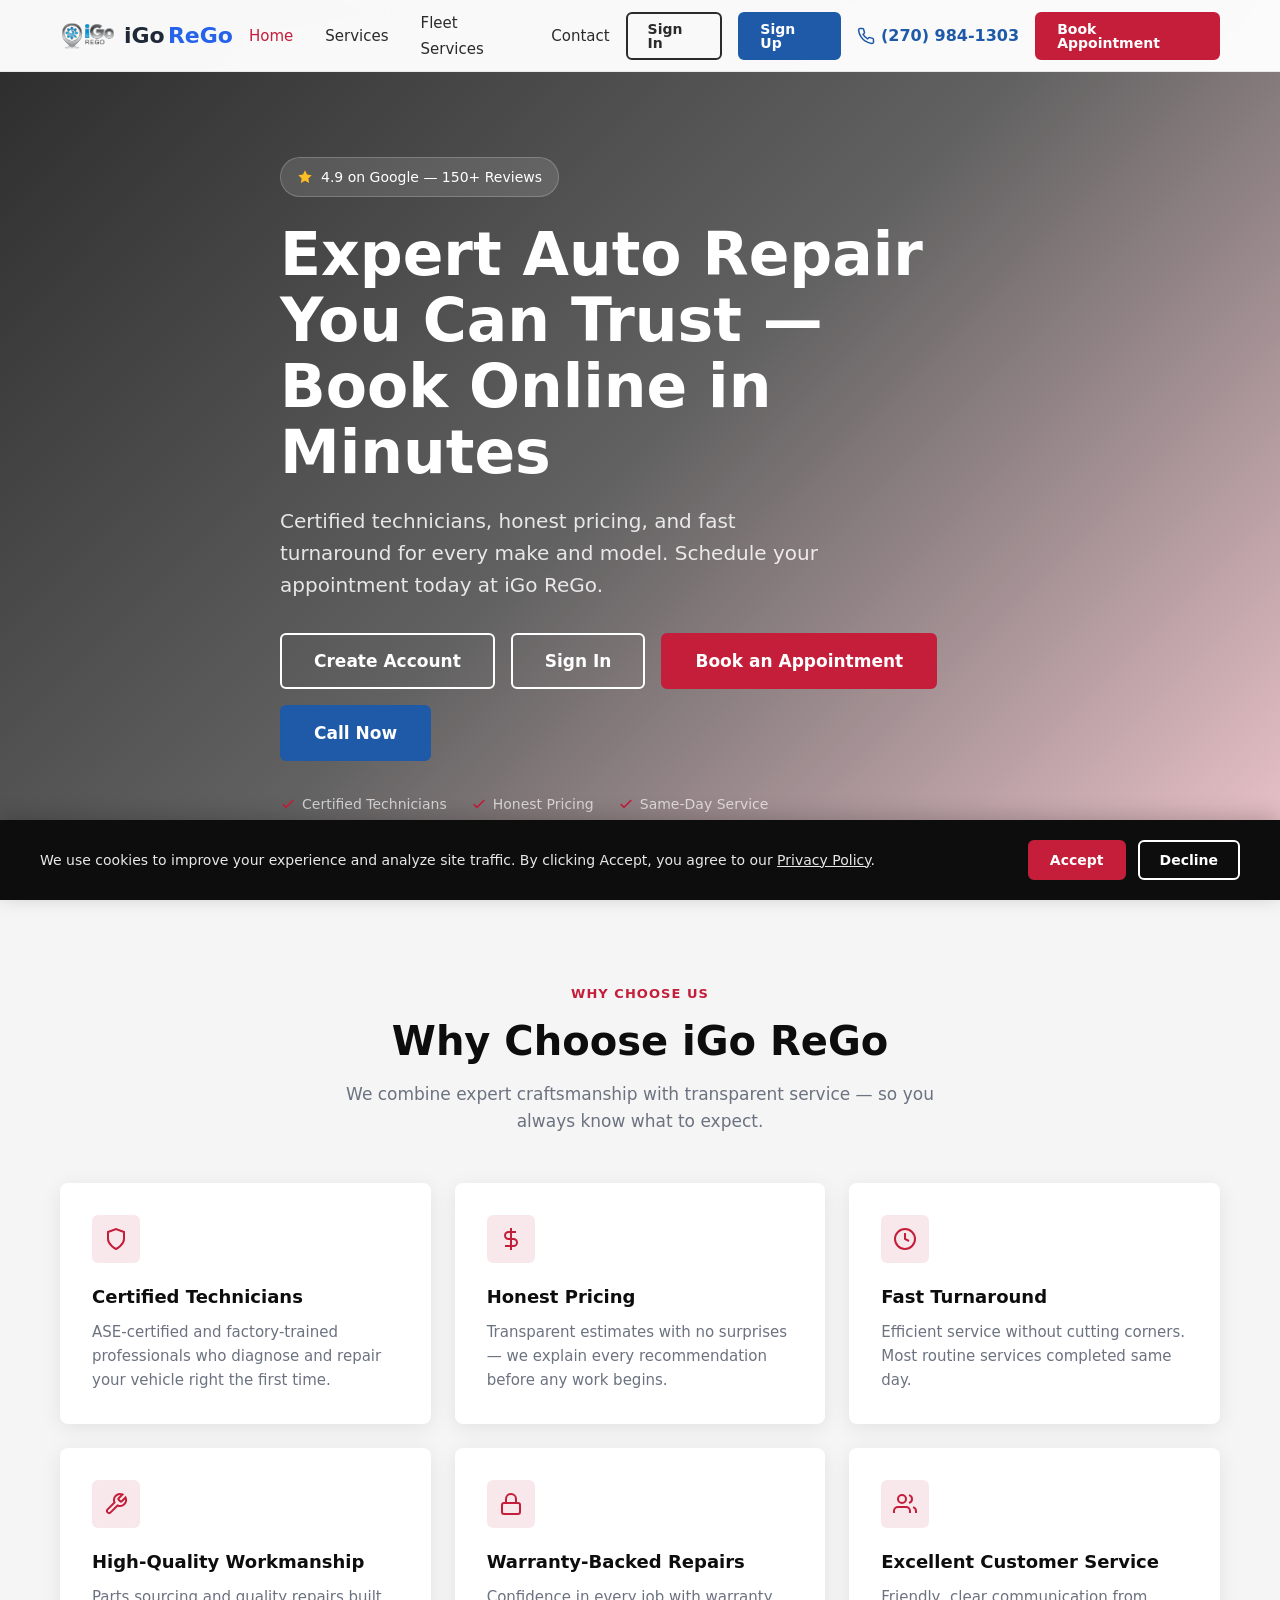
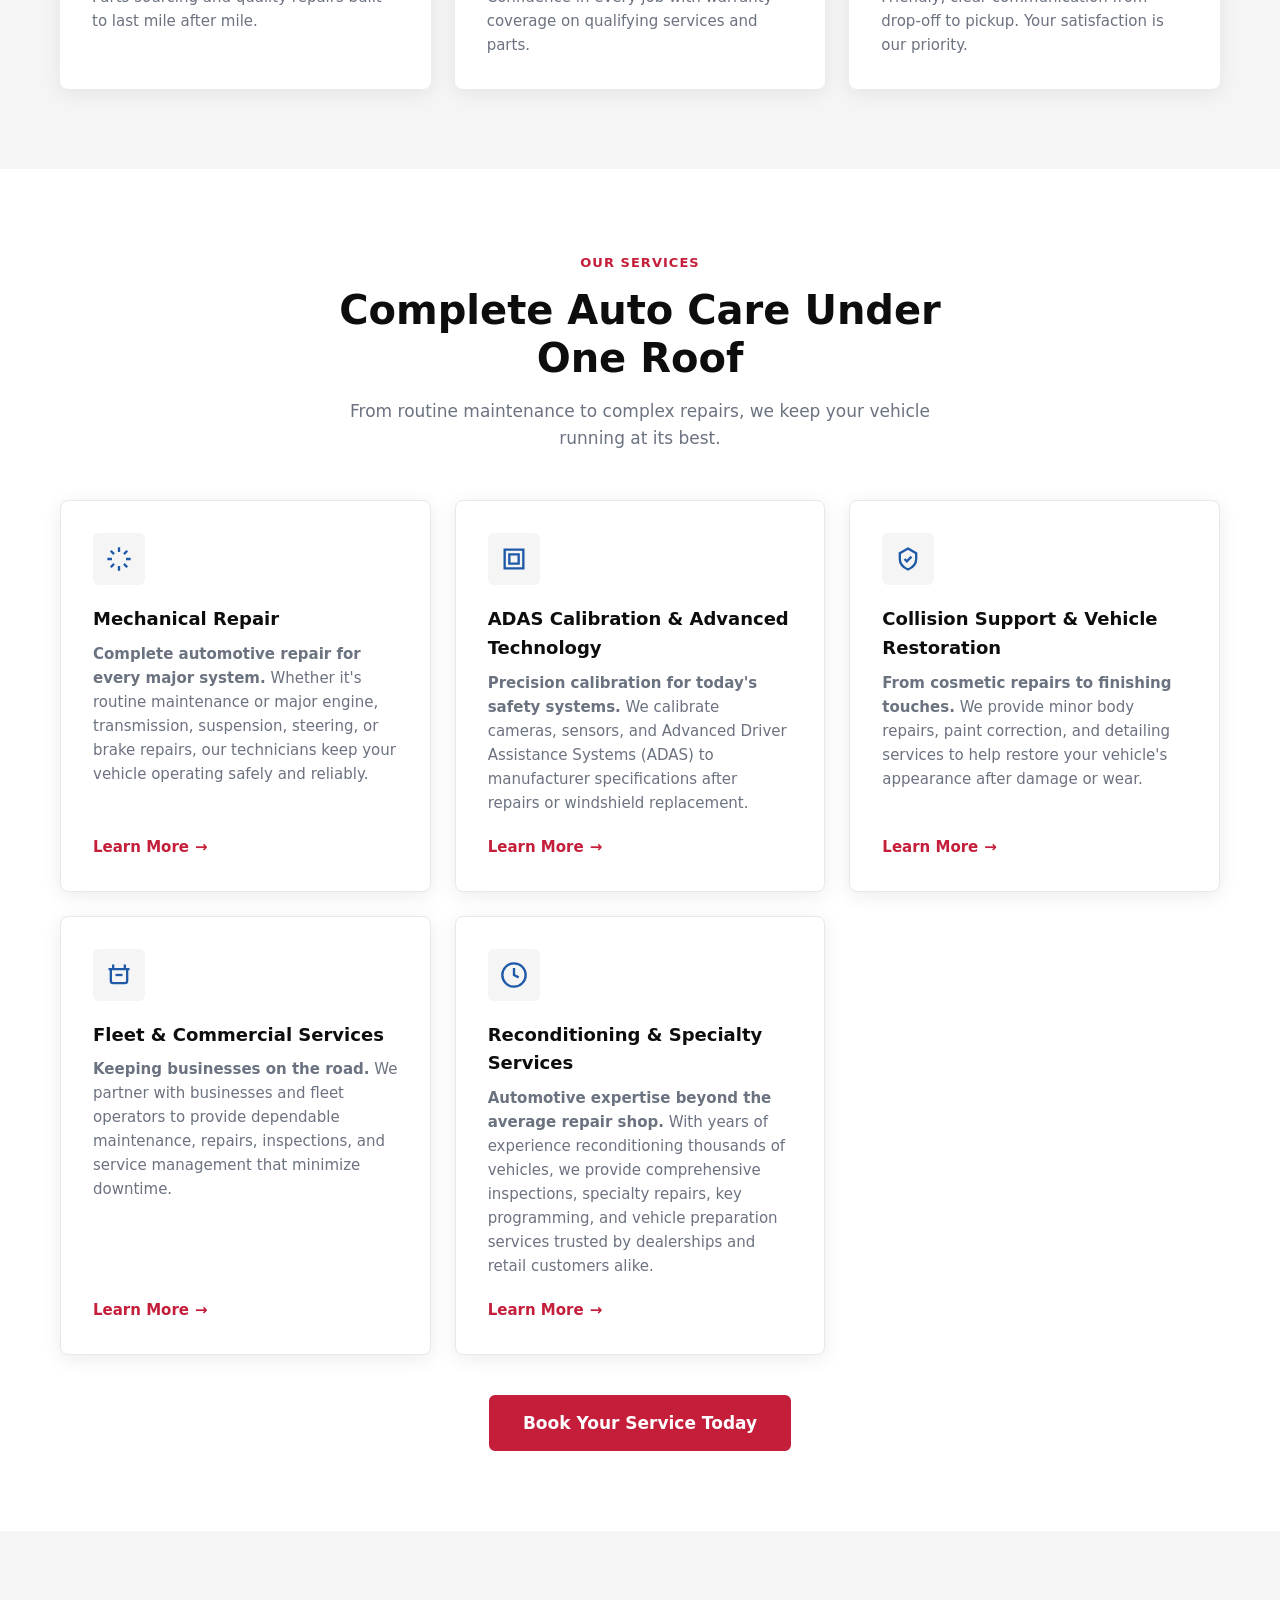
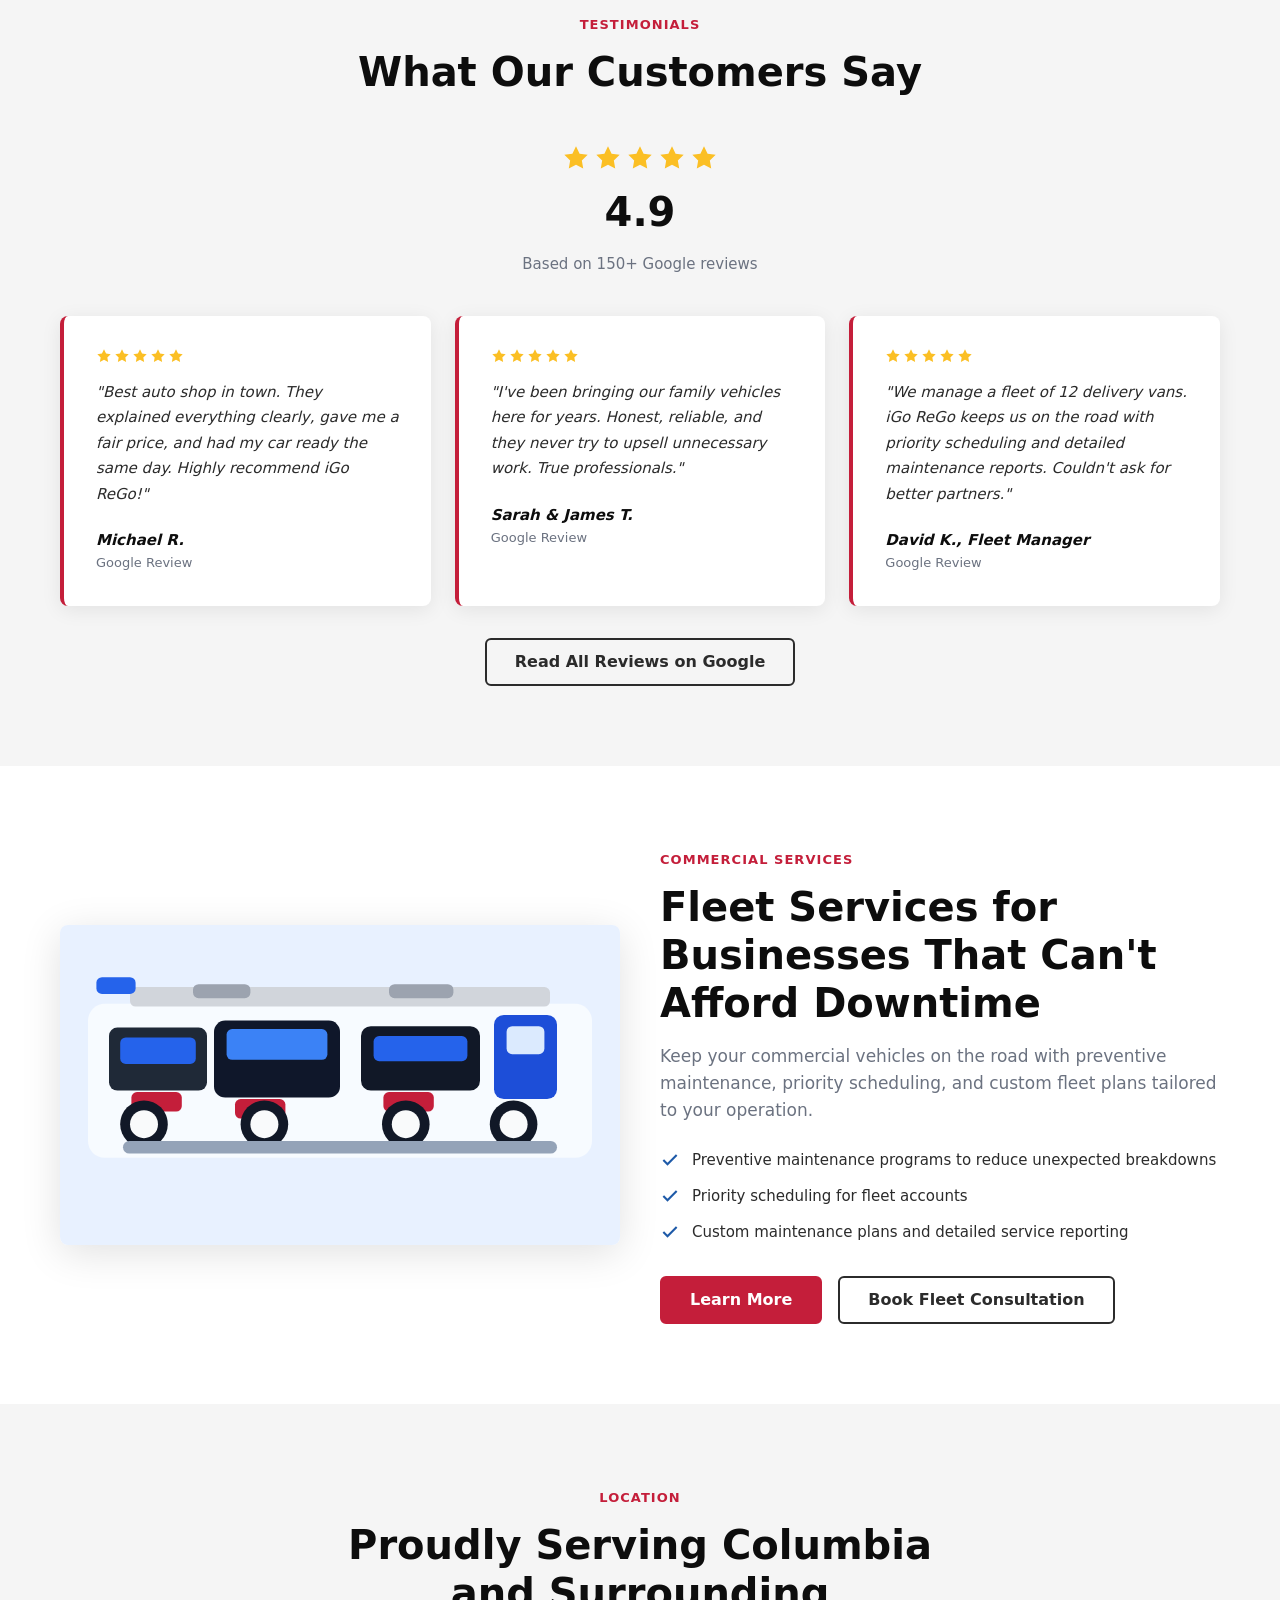
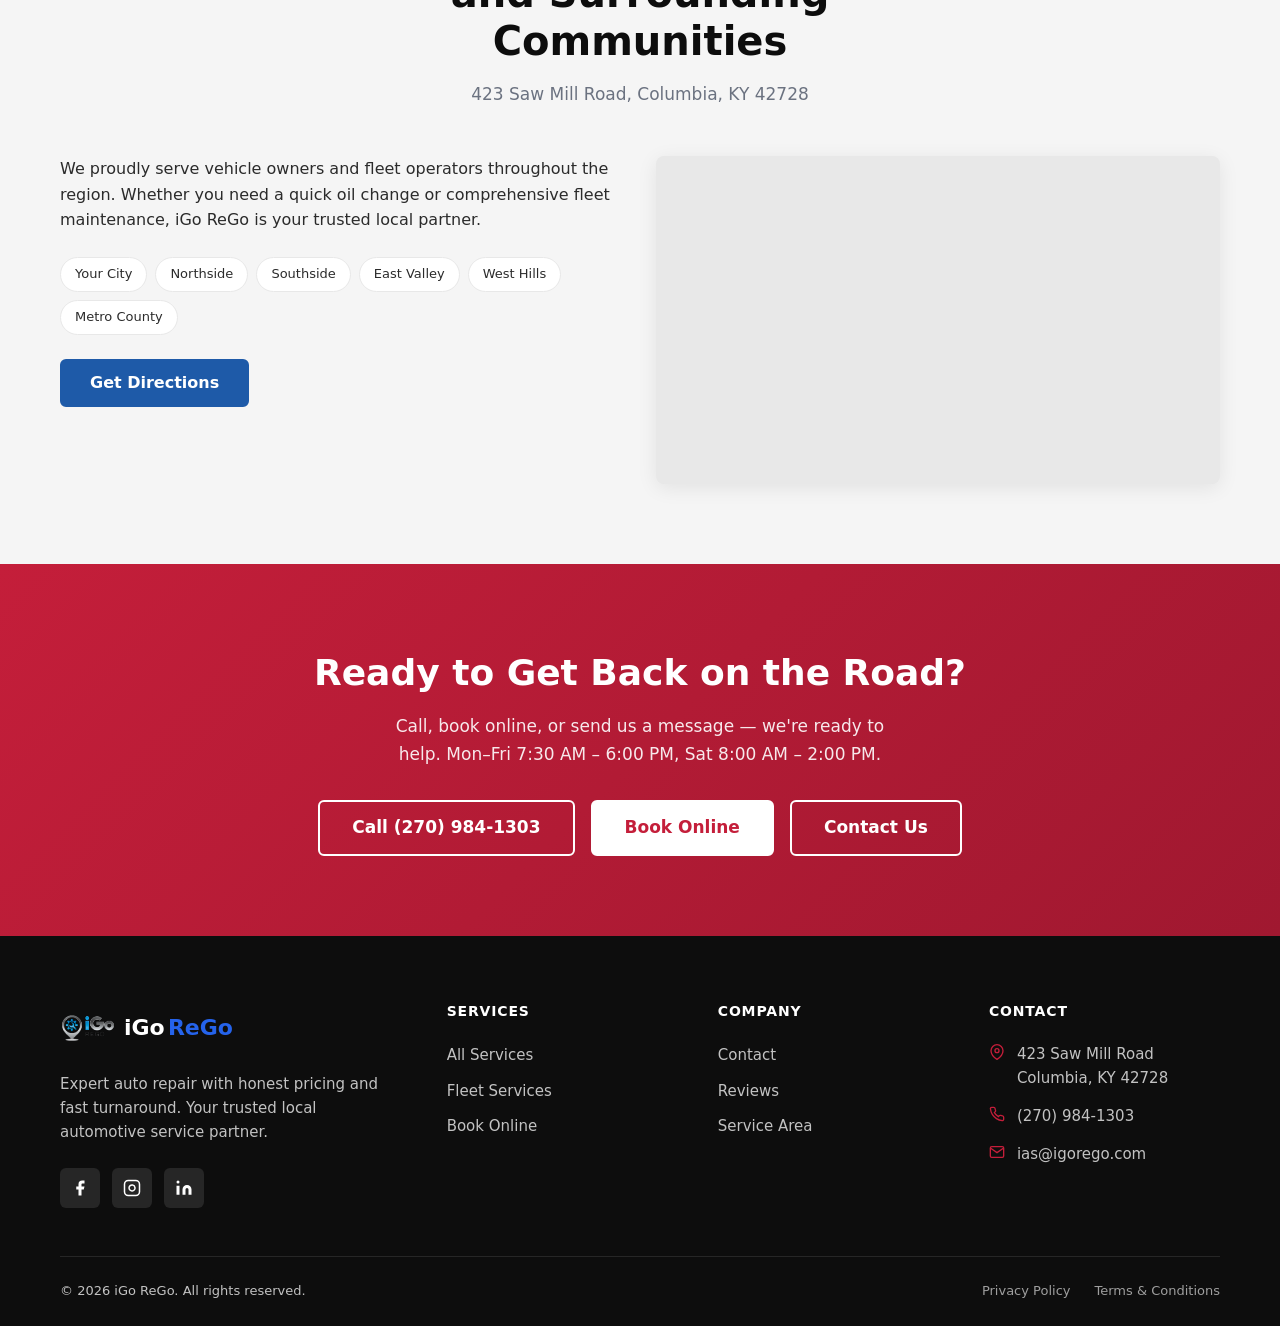
==== commit acaa117d: "Update website details" ====
--- a/index.html
+++ b/index.html
@@ -30,6 +30,7 @@
   <link rel="stylesheet" href="assets/css/main.css">
   <link rel="icon" type="image/svg+xml" href="assets/images/favicon.svg">
   <script src="site.config.js" defer></script>
+  <script src="https://cdn.jsdelivr.net/npm/@supabase/supabase-js@2" defer></script>
 
   <!-- Local Business Schema -->
   <script type="application/ld+json">
@@ -39,14 +40,14 @@
     "name": "iGo ReGo",
     "image": "https://www.igorego.com/assets/images/og-image.jpg",
     "url": "https://www.igorego.com",
-    "telephone": "+1-555-123-4567",
-    "email": "service@igorego.com",
+    "telephone": "+1-270-984-1303",
+    "email": "ias@igorego.com",
     "address": {
       "@type": "PostalAddress",
-      "streetAddress": "123 Auto Service Drive",
-      "addressLocality": "Your City",
-      "addressRegion": "ST",
-      "postalCode": "12345",
+      "streetAddress": "423 Saw Mill Road",
+      "addressLocality": "Columbia",
+      "addressRegion": "KY",
+      "postalCode": "42728",
       "addressCountry": "US"
     },
     "geo": {
@@ -68,13 +69,6 @@
   </script>
 </head>
 <body>
-  <script>
-    const authToken = localStorage.getItem('regoAuth');
-    const isIndex = window.location.pathname === '/' || window.location.pathname.endsWith('/index.html');
-    if (!authToken && isIndex) {
-      window.location.replace('login.html');
-    }
-  </script>
   <a href="#main" class="skip-link">Skip to main content</a>
 
   <!-- Header -->
@@ -95,9 +89,11 @@
       </nav>
 
       <div class="header__actions">
-        <a href="tel:+15551234567" class="header__phone" data-track="phone" aria-label="Call iGo ReGo">
+        <a href="login.html" class="btn btn--outline-dark btn--sm">Sign In</a>
+        <a href="signup.html" class="btn btn--secondary btn--sm">Sign Up</a>
+        <a href="tel:+12709841303" class="header__phone" data-track="phone" aria-label="Call iGo ReGo">
           <svg width="18" height="18" viewBox="0 0 24 24" fill="none" stroke="currentColor" stroke-width="2" aria-hidden="true"><path d="M22 16.92v3a2 2 0 01-2.18 2 19.79 19.79 0 01-8.63-3.07 19.5 19.5 0 01-6-6 19.79 19.79 0 01-3.07-8.67A2 2 0 014.11 2h3a2 2 0 012 1.72c.127.96.361 1.903.7 2.81a2 2 0 01-.45 2.11L8.09 9.91a16 16 0 006 6l1.27-1.27a2 2 0 012.11-.45c.907.339 1.85.573 2.81.7A2 2 0 0122 16.92z"/></svg>
-          (555) 123-4567
+          (270) 984-1303
         </a>
         <a href="appointment.html" class="btn btn--primary btn--sm" data-track="book">Book Appointment</a>
       </div>
@@ -117,8 +113,10 @@
       <li><a href="contact.html" class="mobile-nav__link">Contact</a></li>
     </ul>
     <div class="mobile-nav__actions">
+      <a href="login.html" class="btn btn--outline-dark">Sign In</a>
+      <a href="signup.html" class="btn btn--secondary">Sign Up</a>
       <a href="appointment.html" class="btn btn--primary" data-track="book">Book Appointment</a>
-      <a href="tel:+15551234567" class="btn btn--secondary" data-track="phone">Call (555) 123-4567</a>
+      <a href="tel:+12709841303" class="btn btn--secondary" data-track="phone">Call (270) 984-1303</a>
     </div>
   </nav>
 
@@ -138,8 +136,10 @@
         <h1 id="hero-title" class="hero__title">Expert Auto Repair You Can Trust — Book Online in Minutes</h1>
         <p class="hero__subtitle">Certified technicians, honest pricing, and fast turnaround for every make and model. Schedule your appointment today at iGo ReGo.</p>
         <div class="hero__actions">
+          <a href="signup.html" class="btn btn--outline btn--lg">Create Account</a>
+          <a href="login.html" class="btn btn--outline btn--lg">Sign In</a>
           <a href="appointment.html" class="btn btn--primary btn--lg" data-track="book">Book an Appointment</a>
-          <a href="tel:+15551234567" class="btn btn--secondary btn--lg" data-track="phone">Call Now</a>
+          <a href="tel:+12709841303" class="btn btn--secondary btn--lg" data-track="phone">Call Now</a>
         </div>
         <div class="hero__trust">
           <span class="hero__trust-item">
@@ -374,8 +374,8 @@
       <div class="container">
         <div class="section__header">
           <span class="section__label">Location</span>
-          <h2 id="area-title" class="section__title">Proudly Serving Your City and Surrounding Communities</h2>
-          <p class="section__subtitle">123 Auto Service Drive, Your City, ST 12345</p>
+          <h2 id="area-title" class="section__title">Proudly Serving Columbia and Surrounding Communities</h2>
+          <p class="section__subtitle">423 Saw Mill Road, Columbia, KY 42728</p>
         </div>
         <div class="service-area">
           <div>
@@ -388,9 +388,9 @@
               <span class="location-tag">West Hills</span>
               <span class="location-tag">Metro County</span>
             </div>
-            <a href="https://maps.google.com/?q=123+Auto+Service+Drive+Your+City+ST" class="btn btn--secondary" style="margin-top:1.5rem;" data-track="directions" target="_blank" rel="noopener noreferrer">Get Directions</a>
-          </div>
-          <div class="service-area__map" data-lazy-map="https://www.google.com/maps/embed?pb=!1m18!1m12!1m3!1d3022.966471254!2d-74.00425878459418!3d40.74076697932881!2m3!1f0!2f0!3f0!3m2!1i1024!2i768!4f13.1!3m3!1m2!1s0x0%3A0x0!2zNDDCsDQ0JzI2LjgiTiA3NMKwMDAnMTUuMyJX!5e0!3m2!1sen!2sus!4v1234567890" aria-label="Map showing iGo ReGo location"></div>
+            <a href="https://maps.google.com/?q=423+Saw+Mill+Road+Columbia+KY+42728" class="btn btn--secondary" style="margin-top:1.5rem;" data-track="directions" target="_blank" rel="noopener noreferrer">Get Directions</a>
+          </div>
+          <div class="service-area__map" data-lazy-map="https://www.google.com/maps?q=423+Saw+Mill+Road+Columbia+KY+42728&output=embed" aria-label="Map showing iGo ReGo location"></div>
         </div>
       </div>
     </section>
@@ -401,7 +401,7 @@
         <h2 id="cta-title" class="cta-banner__title">Ready to Get Back on the Road?</h2>
         <p class="cta-banner__text">Call, book online, or send us a message — we're ready to help. Mon–Fri 7:30 AM – 6:00 PM, Sat 8:00 AM – 2:00 PM.</p>
         <div class="cta-banner__actions">
-          <a href="tel:+15551234567" class="btn btn--outline btn--lg" data-track="phone">Call (555) 123-4567</a>
+          <a href="tel:+12709841303" class="btn btn--outline btn--lg" data-track="phone">Call (270) 984-1303</a>
           <a href="appointment.html" class="btn btn--primary btn--lg" data-track="book">Book Online</a>
           <a href="contact.html" class="btn btn--outline btn--lg">Contact Us</a>
         </div>
@@ -452,15 +452,15 @@
           <h3 class="footer__heading">Contact</h3>
           <div class="footer__contact-item">
             <svg width="16" height="16" viewBox="0 0 24 24" fill="none" stroke="currentColor" stroke-width="2" aria-hidden="true"><path d="M21 10c0 7-9 13-9 13s-9-6-9-13a9 9 0 0118 0z"/><circle cx="12" cy="10" r="3"/></svg>
-            <span>123 Auto Service Drive<br>Your City, ST 12345</span>
+            <span>423 Saw Mill Road<br>Columbia, KY 42728</span>
           </div>
           <div class="footer__contact-item">
             <svg width="16" height="16" viewBox="0 0 24 24" fill="none" stroke="currentColor" stroke-width="2" aria-hidden="true"><path d="M22 16.92v3a2 2 0 01-2.18 2 19.79 19.79 0 01-8.63-3.07 19.5 19.5 0 01-6-6 19.79 19.79 0 01-3.07-8.67A2 2 0 014.11 2h3a2 2 0 012 1.72c.127.96.361 1.903.7 2.81a2 2 0 01-.45 2.11L8.09 9.91a16 16 0 006 6l1.27-1.27a2 2 0 012.11-.45c.907.339 1.85.573 2.81.7A2 2 0 0122 16.92z"/></svg>
-            <a href="tel:+15551234567" data-track="phone">(555) 123-4567</a>
+            <a href="tel:+12709841303" data-track="phone">(270) 984-1303</a>
           </div>
           <div class="footer__contact-item">
             <svg width="16" height="16" viewBox="0 0 24 24" fill="none" stroke="currentColor" stroke-width="2" aria-hidden="true"><path d="M4 4h16c1.1 0 2 .9 2 2v12c0 1.1-.9 2-2 2H4c-1.1 0-2-.9-2-2V6c0-1.1.9-2 2-2z"/><polyline points="22,6 12,13 2,6"/></svg>
-            <a href="mailto:service@igorego.com">service@igorego.com</a>
+            <a href="mailto:ias@igorego.com">ias@igorego.com</a>
           </div>
         </div>
       </div>
--- a/assets/css/main.css
+++ b/assets/css/main.css
@@ -975,6 +975,106 @@
   display: block;
 }
 
+/* Appointment customer registration modal */
+.modal {
+  position: fixed;
+  inset: 0;
+  z-index: 2000;
+  display: none;
+  align-items: center;
+  justify-content: center;
+  padding: 1rem;
+}
+
+.modal.is-open {
+  display: flex;
+}
+
+.modal__backdrop {
+  position: absolute;
+  inset: 0;
+  background: rgba(13, 13, 13, 0.62);
+}
+
+.modal__dialog {
+  position: relative;
+  z-index: 1;
+  width: min(100%, 640px);
+  max-height: calc(100vh - 2rem);
+  overflow: auto;
+  background: var(--white);
+  border-radius: 16px;
+  box-shadow: var(--shadow-lg);
+  padding: 1.5rem;
+}
+
+.modal__header {
+  display: flex;
+  align-items: flex-start;
+  justify-content: space-between;
+  gap: 1rem;
+  margin-bottom: 1.25rem;
+}
+
+.modal__title {
+  font-family: var(--font-heading);
+  font-size: 1.5rem;
+  color: var(--black);
+  margin-bottom: 0.35rem;
+}
+
+.modal__subtitle {
+  color: var(--gray-600);
+}
+
+.modal__close {
+  border: 0;
+  background: transparent;
+  color: var(--gray-600);
+  font-size: 1.5rem;
+  line-height: 1;
+  cursor: pointer;
+  padding: 0.25rem;
+}
+
+.modal__grid {
+  display: grid;
+  grid-template-columns: repeat(2, minmax(0, 1fr));
+  gap: 1rem;
+}
+
+.modal__grid .form-group:last-child,
+.modal__grid .form-group:nth-last-child(2) {
+  grid-column: 1 / -1;
+}
+
+.modal__actions {
+  display: flex;
+  flex-wrap: wrap;
+  gap: 0.75rem;
+  margin-top: 1.25rem;
+}
+
+.modal__hint {
+  font-size: 0.9375rem;
+  color: var(--gray-600);
+  margin-top: 0.5rem;
+}
+
+body.modal-open {
+  overflow: hidden;
+}
+
+@media (max-width: 640px) {
+  .modal__dialog {
+    padding: 1.25rem;
+  }
+
+  .modal__grid {
+    grid-template-columns: 1fr;
+  }
+}
+
 .form__success svg {
   color: #10b981;
   margin-bottom: 1rem;
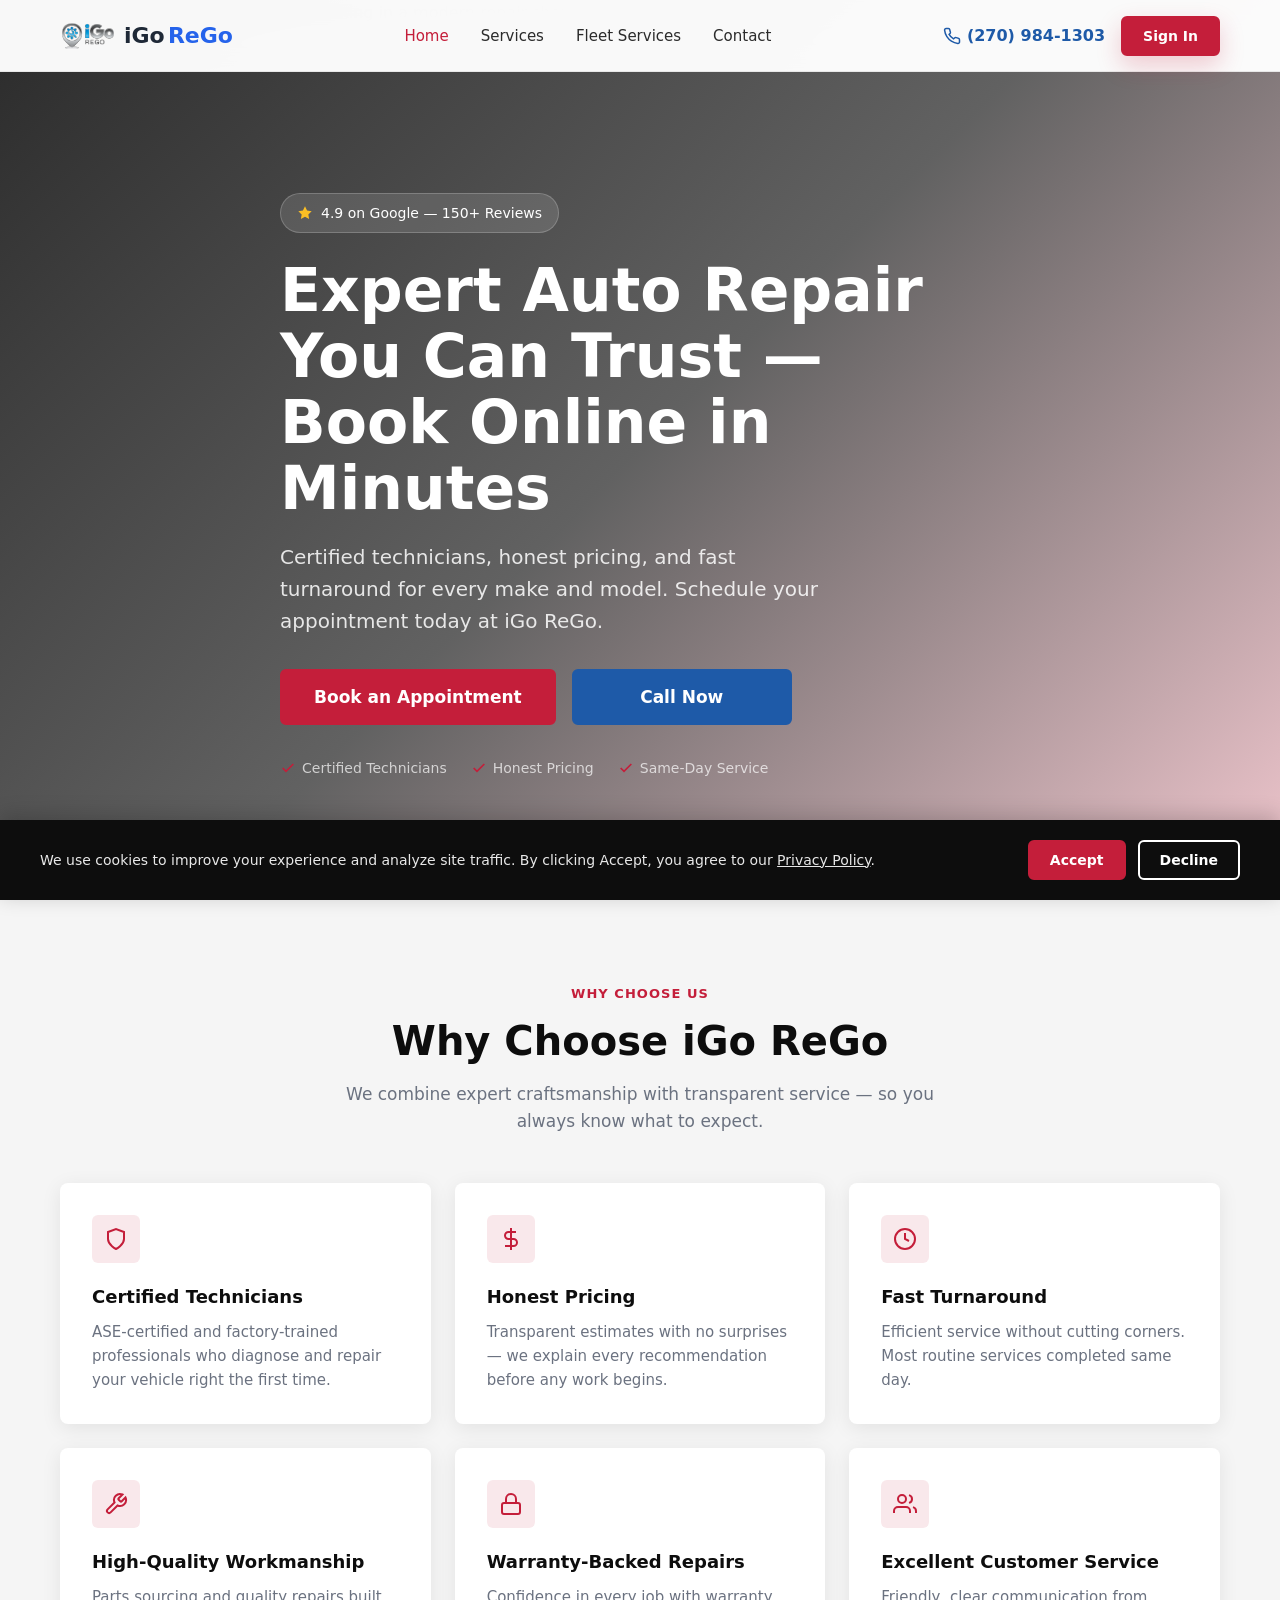
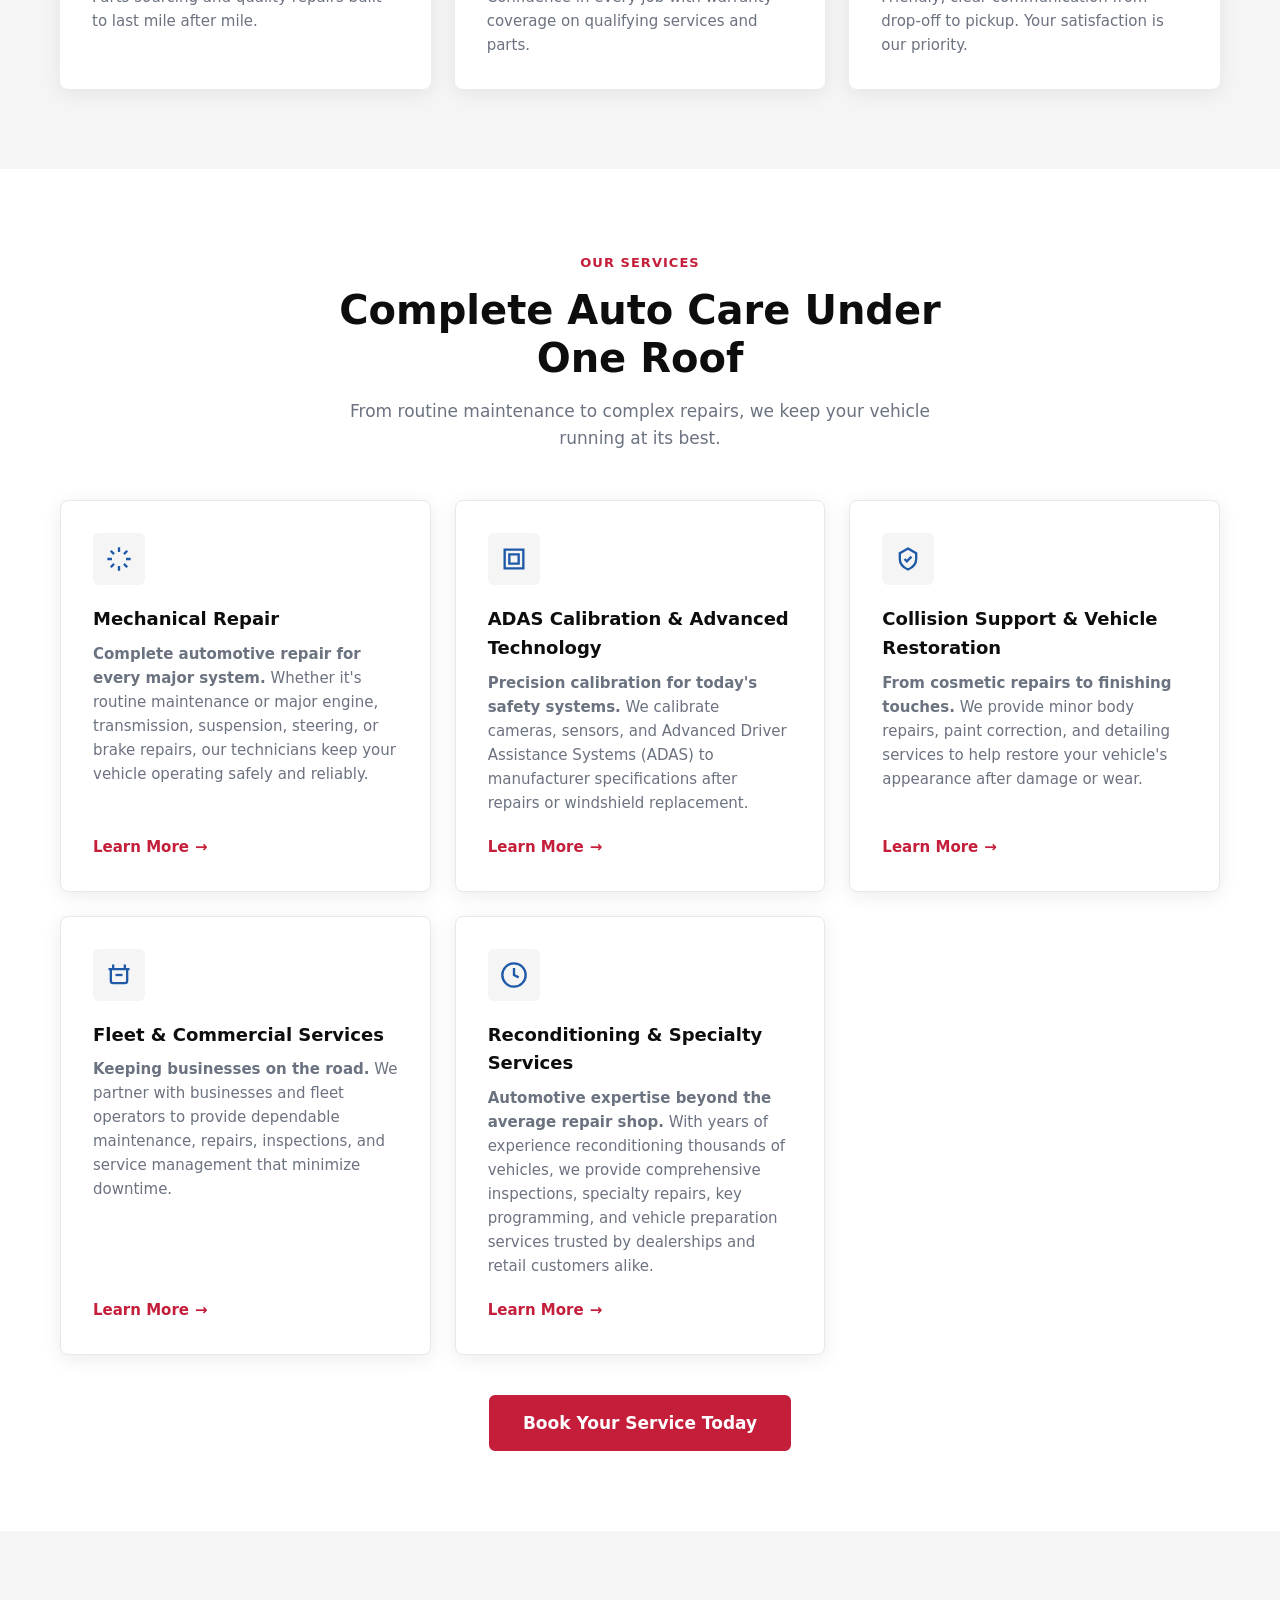
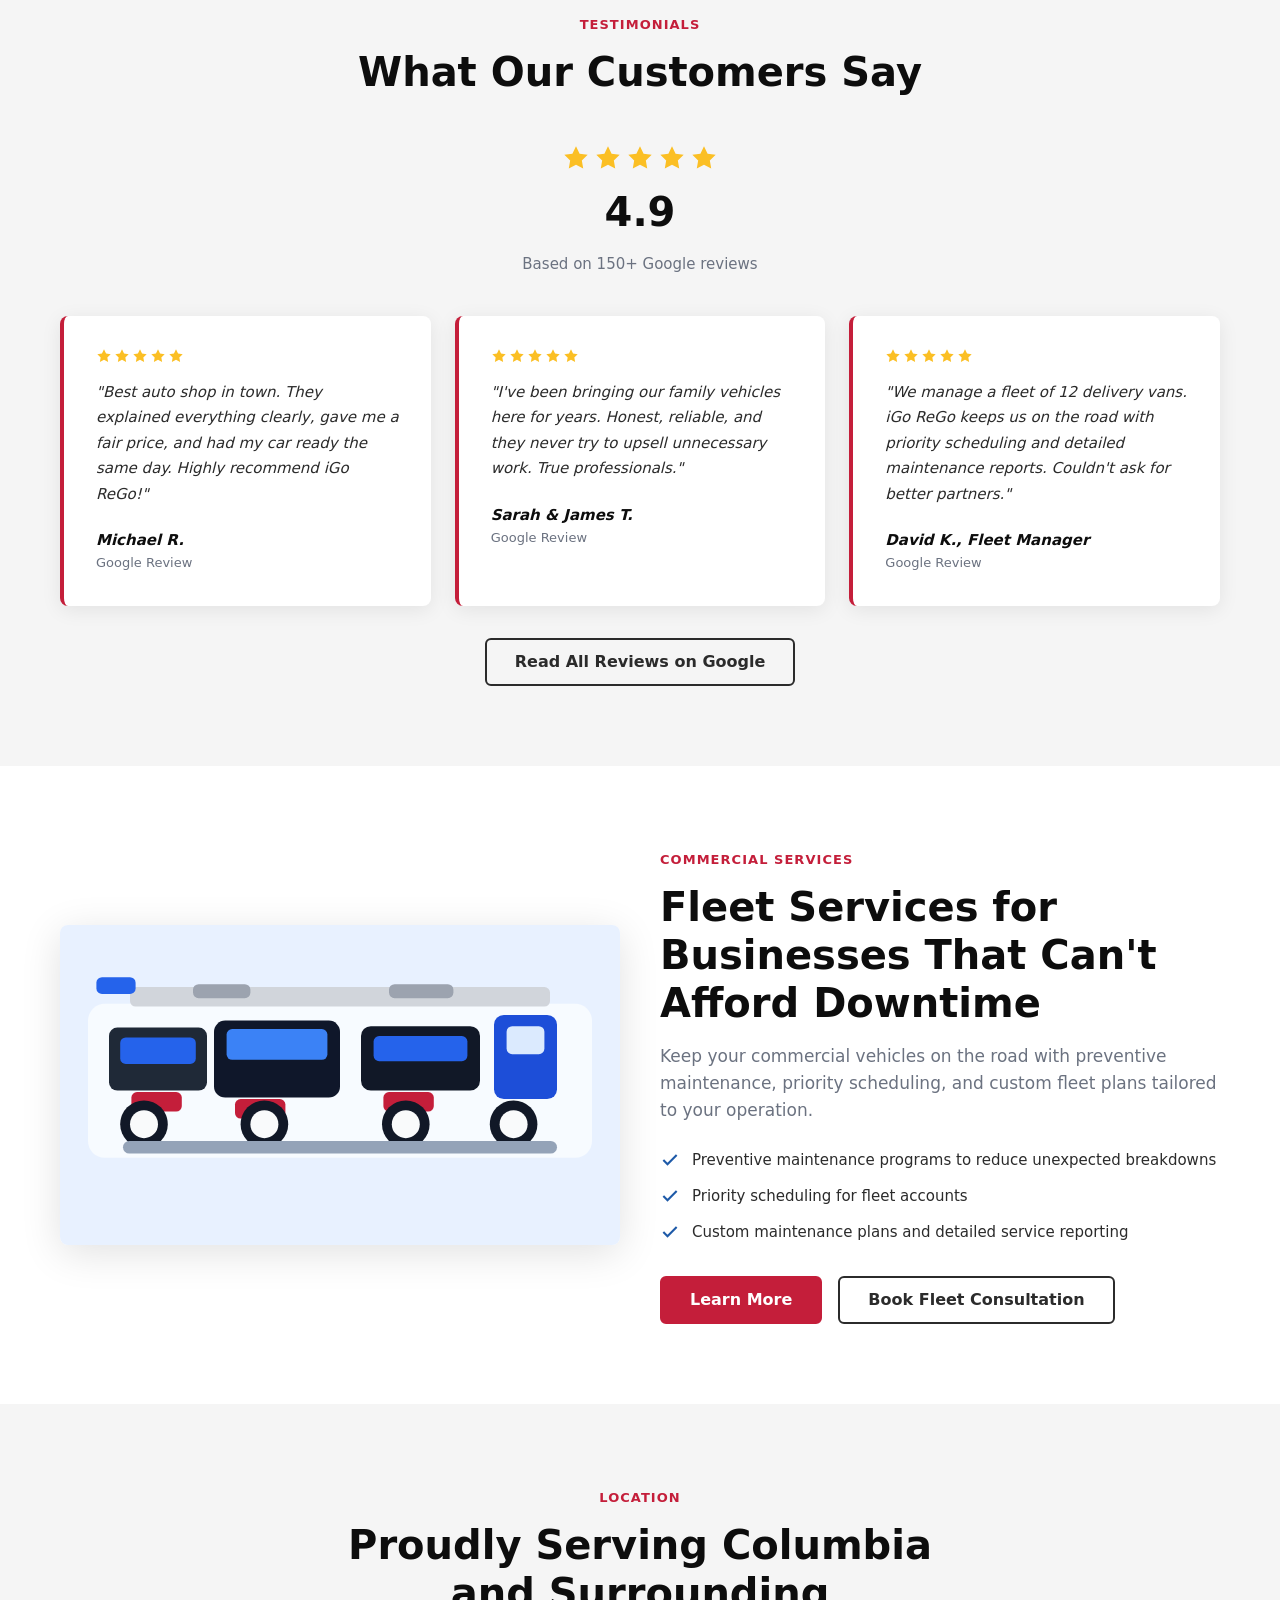
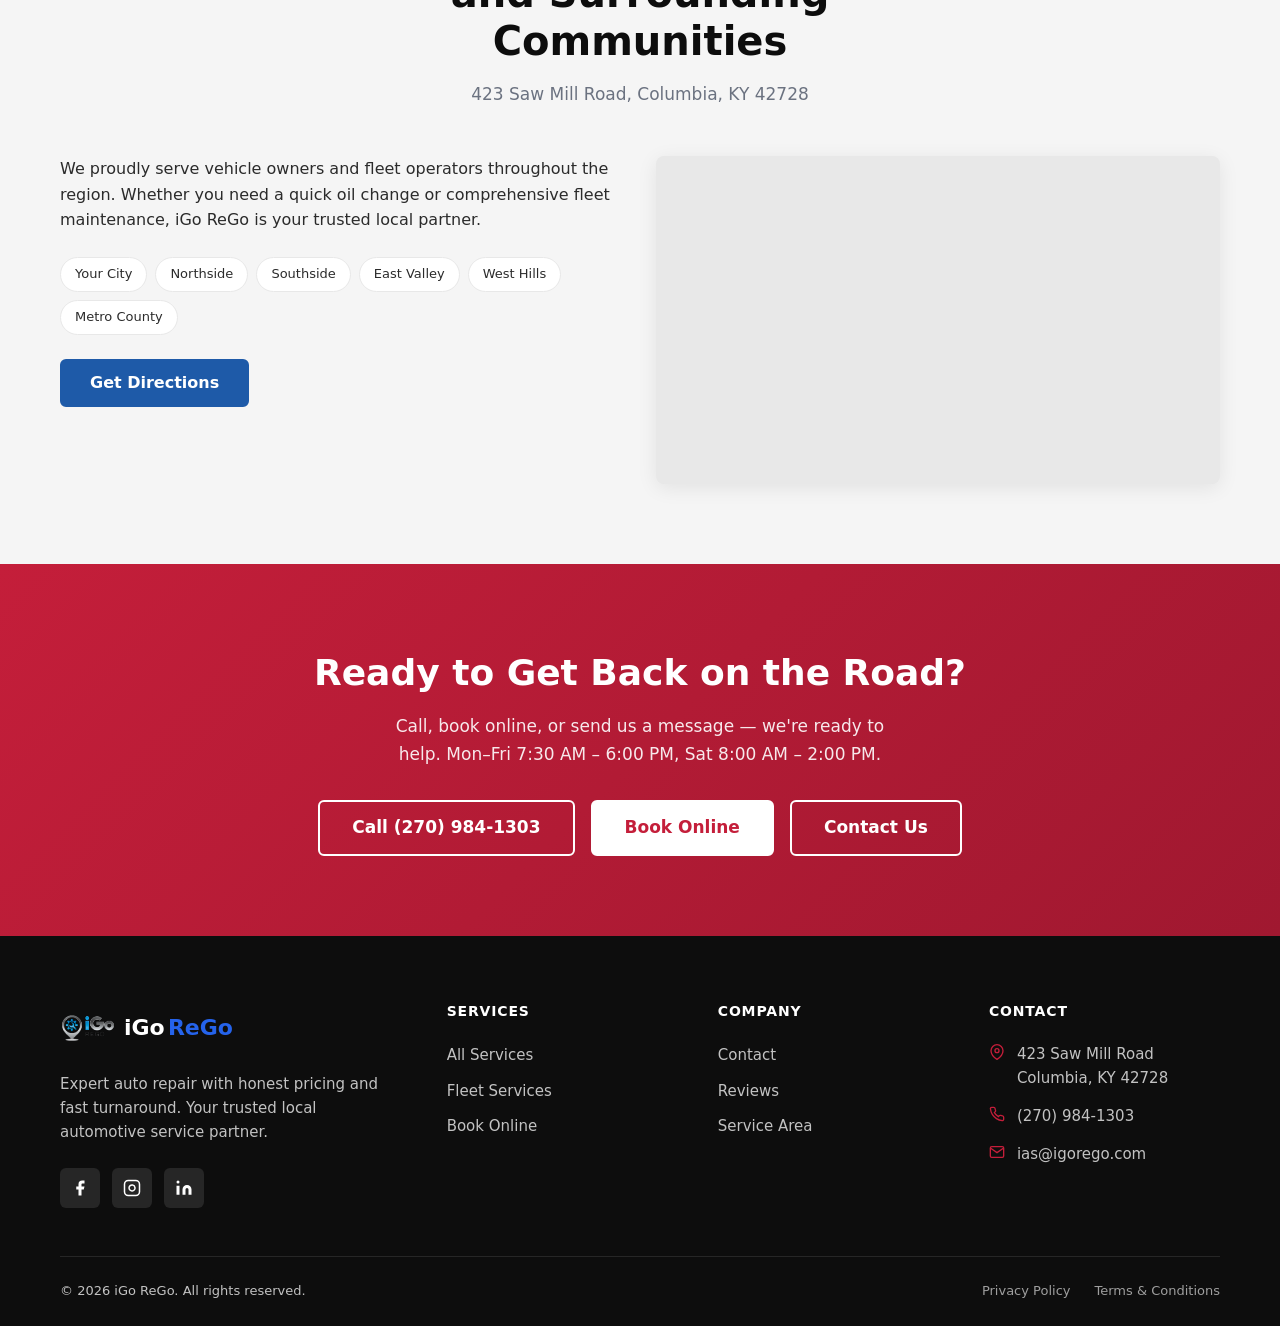
==== commit 9082250d: "Refine header auth CTA styling" ====
--- a/index.html
+++ b/index.html
@@ -89,13 +89,11 @@
       </nav>
 
       <div class="header__actions">
-        <a href="login.html" class="btn btn--outline-dark btn--sm">Sign In</a>
-        <a href="signup.html" class="btn btn--secondary btn--sm">Sign Up</a>
         <a href="tel:+12709841303" class="header__phone" data-track="phone" aria-label="Call iGo ReGo">
           <svg width="18" height="18" viewBox="0 0 24 24" fill="none" stroke="currentColor" stroke-width="2" aria-hidden="true"><path d="M22 16.92v3a2 2 0 01-2.18 2 19.79 19.79 0 01-8.63-3.07 19.5 19.5 0 01-6-6 19.79 19.79 0 01-3.07-8.67A2 2 0 014.11 2h3a2 2 0 012 1.72c.127.96.361 1.903.7 2.81a2 2 0 01-.45 2.11L8.09 9.91a16 16 0 006 6l1.27-1.27a2 2 0 012.11-.45c.907.339 1.85.573 2.81.7A2 2 0 0122 16.92z"/></svg>
           (270) 984-1303
         </a>
-        <a href="appointment.html" class="btn btn--primary btn--sm" data-track="book">Book Appointment</a>
+        <a href="login.html" class="btn btn--primary btn--sm header__signin">Sign In</a>
       </div>
 
       <button class="menu-toggle" aria-label="Open menu" aria-expanded="false" aria-controls="mobile-nav">
@@ -114,8 +112,6 @@
     </ul>
     <div class="mobile-nav__actions">
       <a href="login.html" class="btn btn--outline-dark">Sign In</a>
-      <a href="signup.html" class="btn btn--secondary">Sign Up</a>
-      <a href="appointment.html" class="btn btn--primary" data-track="book">Book Appointment</a>
       <a href="tel:+12709841303" class="btn btn--secondary" data-track="phone">Call (270) 984-1303</a>
     </div>
   </nav>
@@ -136,8 +132,6 @@
         <h1 id="hero-title" class="hero__title">Expert Auto Repair You Can Trust — Book Online in Minutes</h1>
         <p class="hero__subtitle">Certified technicians, honest pricing, and fast turnaround for every make and model. Schedule your appointment today at iGo ReGo.</p>
         <div class="hero__actions">
-          <a href="signup.html" class="btn btn--outline btn--lg">Create Account</a>
-          <a href="login.html" class="btn btn--outline btn--lg">Sign In</a>
           <a href="appointment.html" class="btn btn--primary btn--lg" data-track="book">Book an Appointment</a>
           <a href="tel:+12709841303" class="btn btn--secondary btn--lg" data-track="phone">Call Now</a>
         </div>
--- a/assets/css/main.css
+++ b/assets/css/main.css
@@ -300,6 +300,11 @@
   gap: 1rem;
 }
 
+.header__signin {
+  box-shadow: 0 10px 24px rgba(196, 30, 58, 0.22);
+  font-weight: 700;
+}
+
 .header__phone {
   display: flex;
   align-items: center;
@@ -468,6 +473,10 @@
   flex-wrap: wrap;
   gap: 1rem;
   margin-bottom: 2rem;
+}
+
+.hero__actions .btn {
+  min-width: 220px;
 }
 
 .hero__trust {
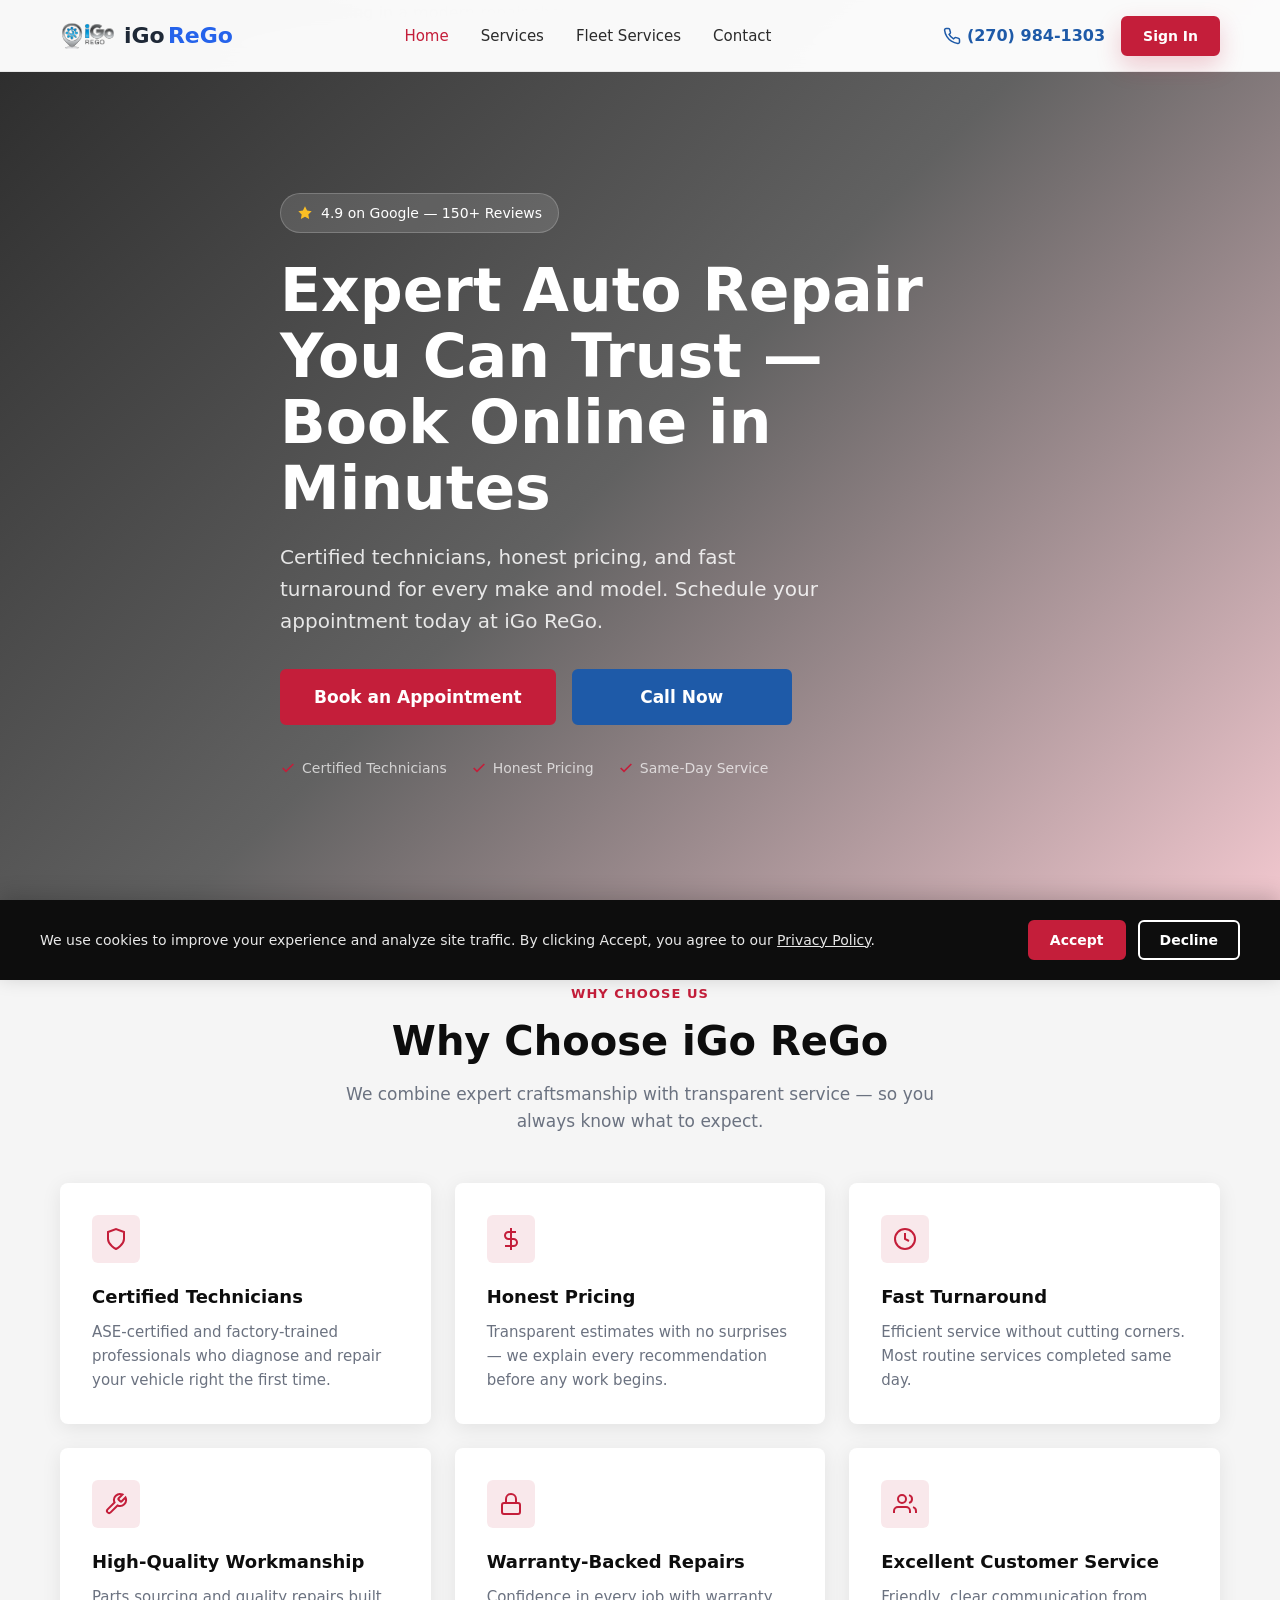
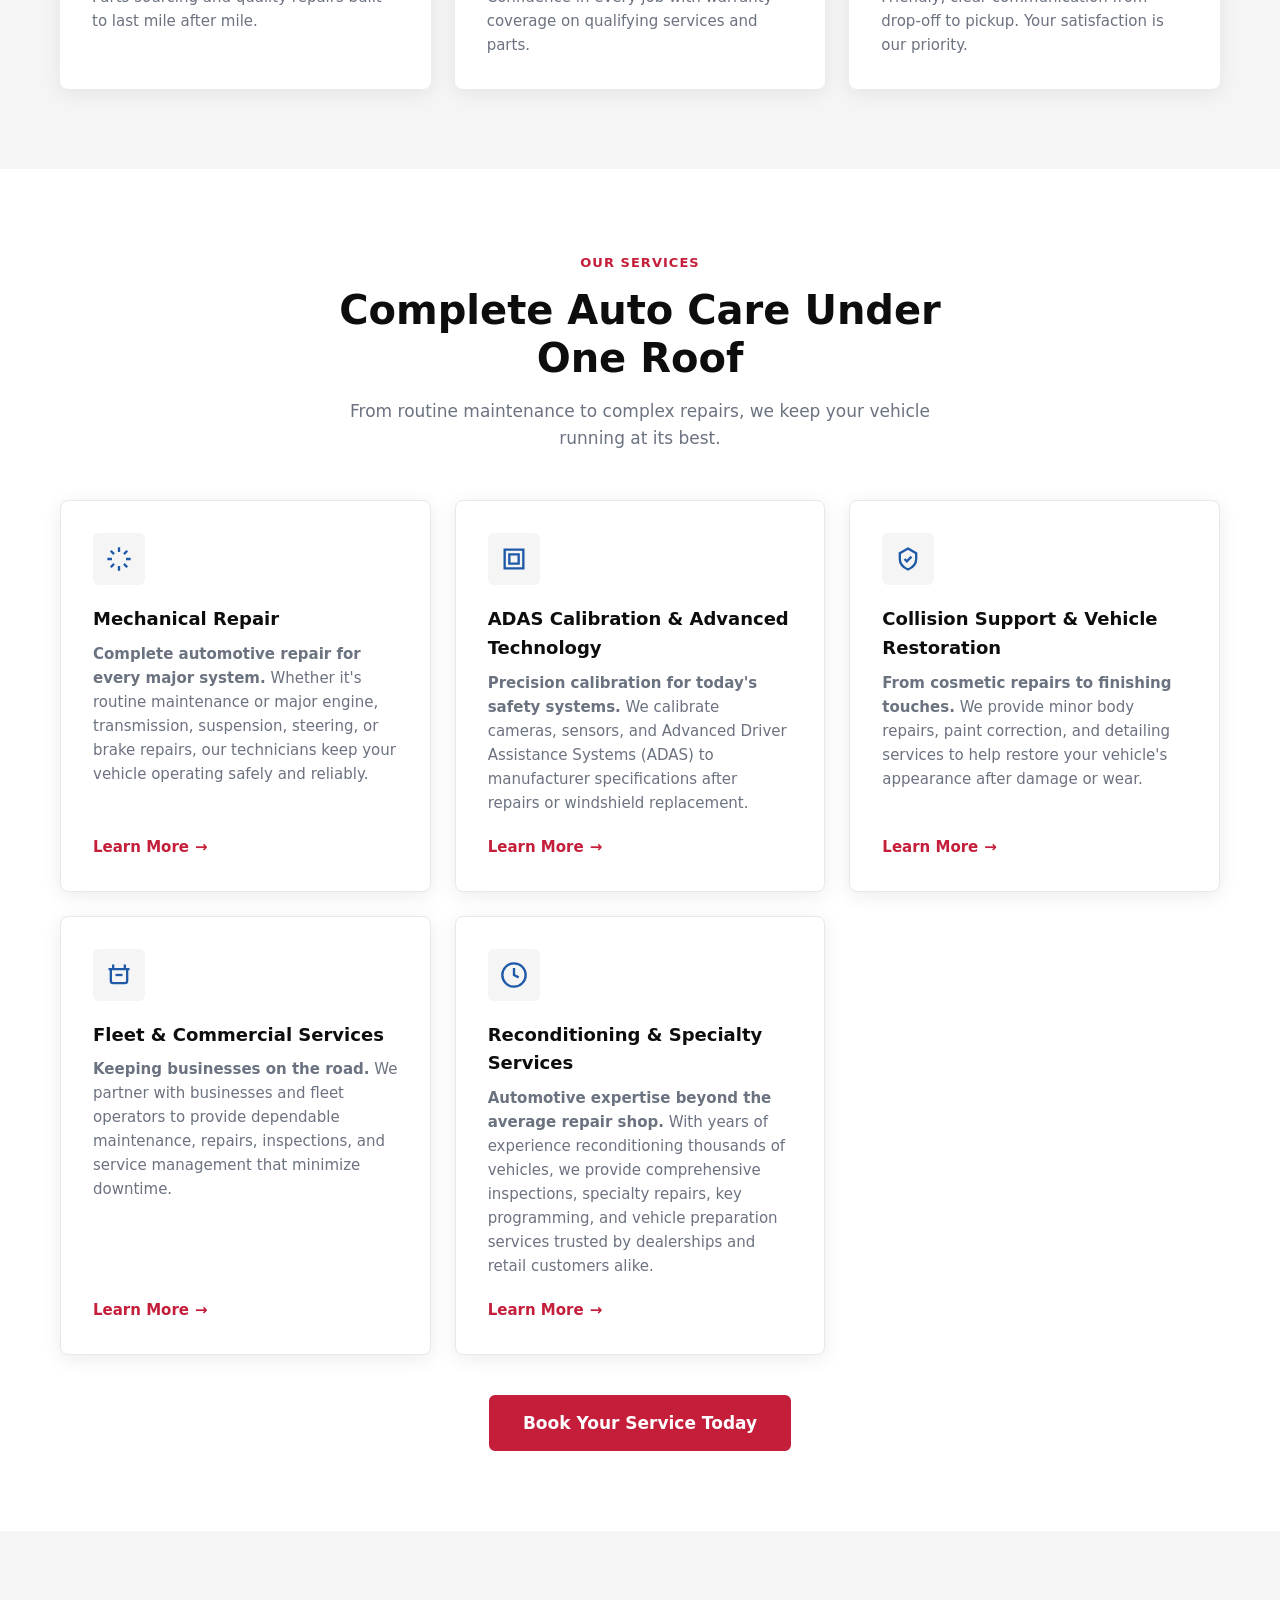
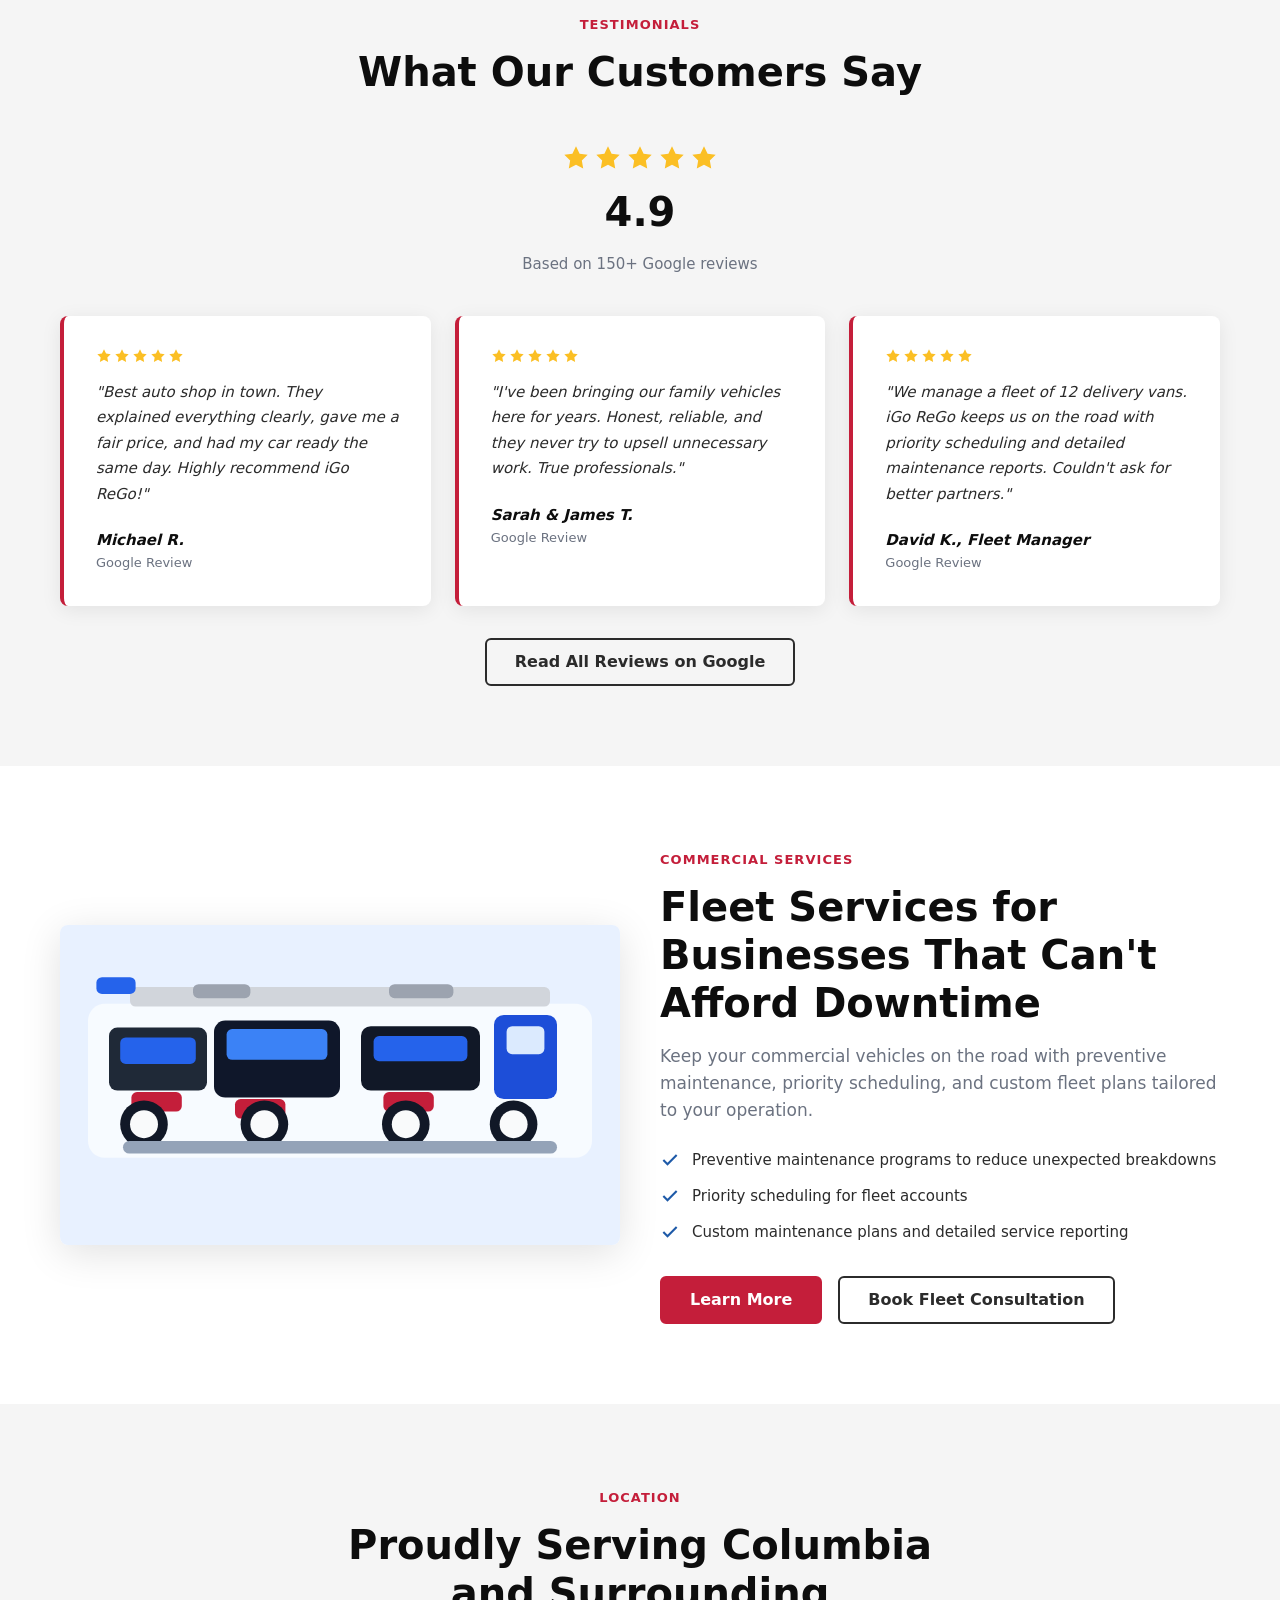
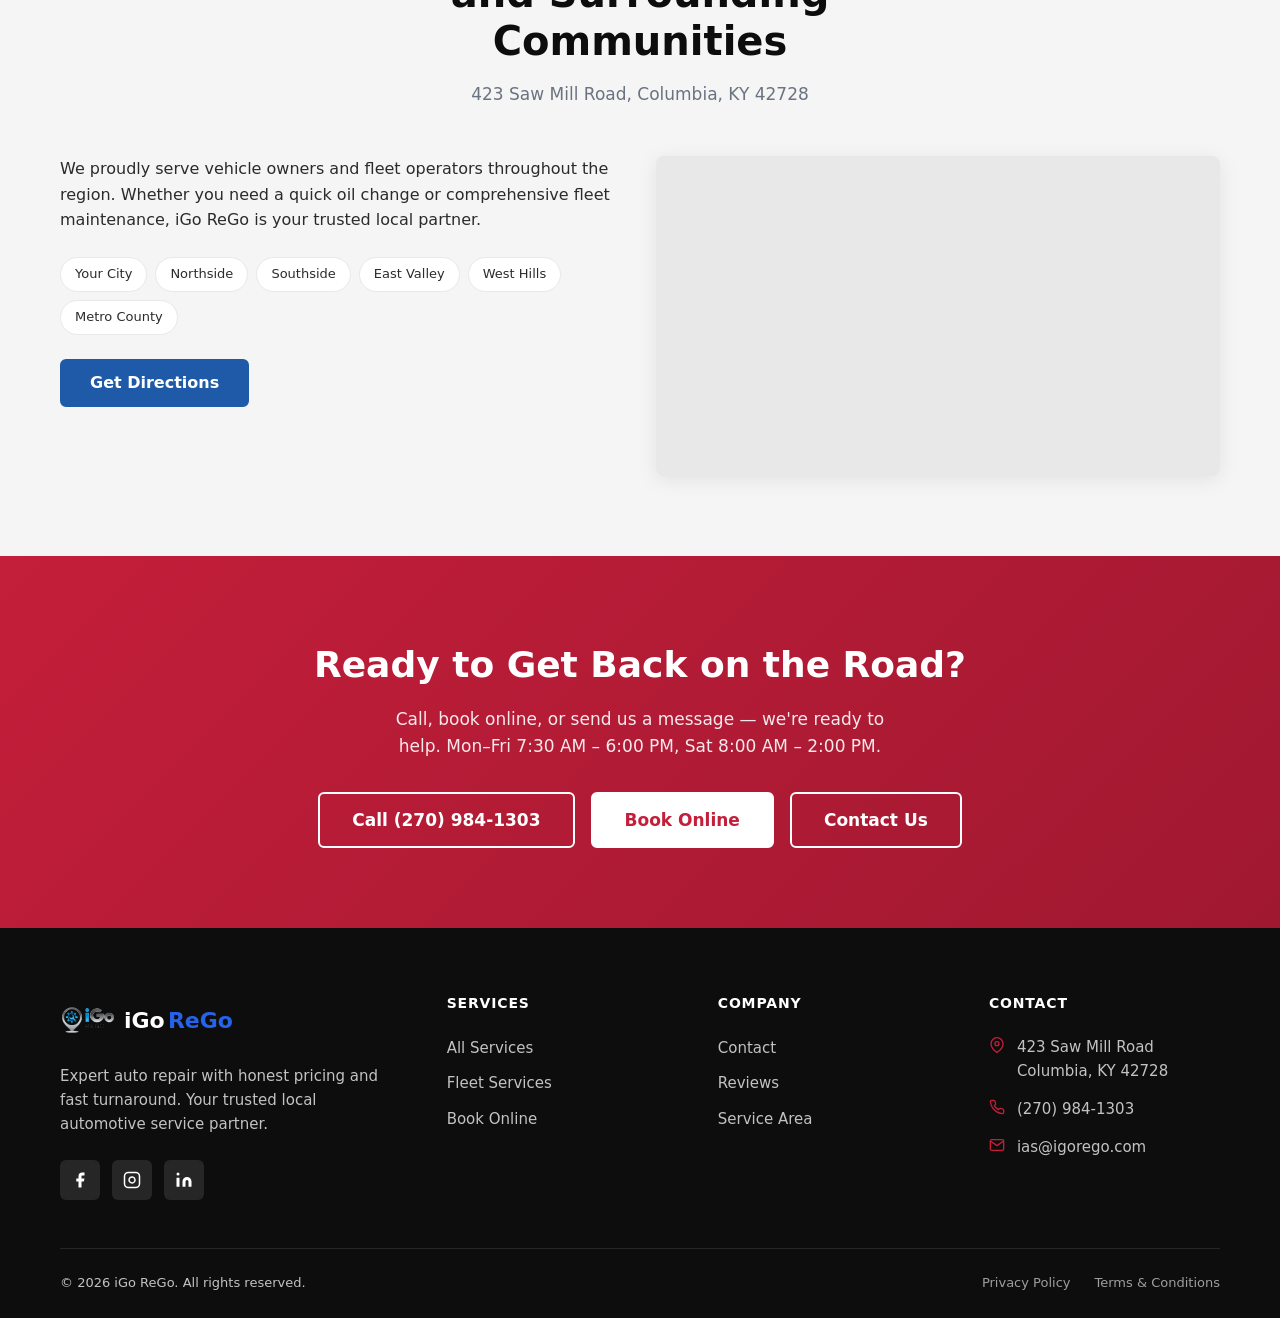
==== commit 0c98db2c: "Fix header auth guest state" ====
--- a/index.html
+++ b/index.html
@@ -93,7 +93,9 @@
           <svg width="18" height="18" viewBox="0 0 24 24" fill="none" stroke="currentColor" stroke-width="2" aria-hidden="true"><path d="M22 16.92v3a2 2 0 01-2.18 2 19.79 19.79 0 01-8.63-3.07 19.5 19.5 0 01-6-6 19.79 19.79 0 01-3.07-8.67A2 2 0 014.11 2h3a2 2 0 012 1.72c.127.96.361 1.903.7 2.81a2 2 0 01-.45 2.11L8.09 9.91a16 16 0 006 6l1.27-1.27a2 2 0 012.11-.45c.907.339 1.85.573 2.81.7A2 2 0 0122 16.92z"/></svg>
           (270) 984-1303
         </a>
-        <a href="login.html" class="btn btn--primary btn--sm header__signin">Sign In</a>
+        <div id="header-auth" class="header__auth" aria-live="polite">
+          <a id="header-signin" href="login.html" class="btn btn--primary btn--sm header__signin">Sign In</a>
+        </div>
       </div>
 
       <button class="menu-toggle" aria-label="Open menu" aria-expanded="false" aria-controls="mobile-nav">
--- a/assets/css/main.css
+++ b/assets/css/main.css
@@ -300,9 +300,94 @@
   gap: 1rem;
 }
 
+.header__auth {
+  display: flex;
+  align-items: center;
+}
+
+.header__user-pill {
+  display: inline-flex;
+  align-items: center;
+  gap: 0.625rem;
+  position: relative;
+}
+
+.header__user-name {
+  font-size: 0.875rem;
+  font-weight: 700;
+  color: var(--charcoal);
+  letter-spacing: -0.01em;
+}
+
 .header__signin {
   box-shadow: 0 10px 24px rgba(196, 30, 58, 0.22);
   font-weight: 700;
+}
+
+.header__user-button {
+  display: inline-flex;
+  align-items: center;
+  justify-content: center;
+  width: 40px;
+  height: 40px;
+  padding: 0;
+  border: none;
+  border-radius: 50%;
+  background: linear-gradient(135deg, #c41e3a, #8d132b);
+  color: var(--white);
+  box-shadow: 0 10px 24px rgba(196, 30, 58, 0.22);
+  transition: transform var(--transition), box-shadow var(--transition);
+  cursor: pointer;
+}
+
+.header__user-button:hover {
+  transform: translateY(-1px);
+  box-shadow: 0 12px 28px rgba(196, 30, 58, 0.28);
+}
+
+.header__user-icon {
+  width: 18px;
+  height: 18px;
+}
+
+.header__user-menu {
+  position: absolute;
+  top: calc(100% + 0.75rem);
+  right: 0;
+  min-width: 180px;
+  padding: 0.5rem;
+  background: var(--white);
+  border: 1px solid var(--gray-200);
+  border-radius: var(--radius-sm);
+  box-shadow: var(--shadow-lg);
+  display: flex;
+  flex-direction: column;
+  gap: 0.25rem;
+  z-index: 1001;
+}
+
+.header__user-menu[hidden] {
+  display: none;
+}
+
+.header__user-menu-item {
+  display: block;
+  width: 100%;
+  padding: 0.75rem 0.875rem;
+  border: none;
+  border-radius: 0.5rem;
+  background: transparent;
+  color: var(--charcoal);
+  font: inherit;
+  font-weight: 600;
+  text-align: left;
+  text-decoration: none;
+  cursor: pointer;
+}
+
+.header__user-menu-item:hover {
+  background: rgba(196, 30, 58, 0.06);
+  color: var(--red);
 }
 
 .header__phone {
